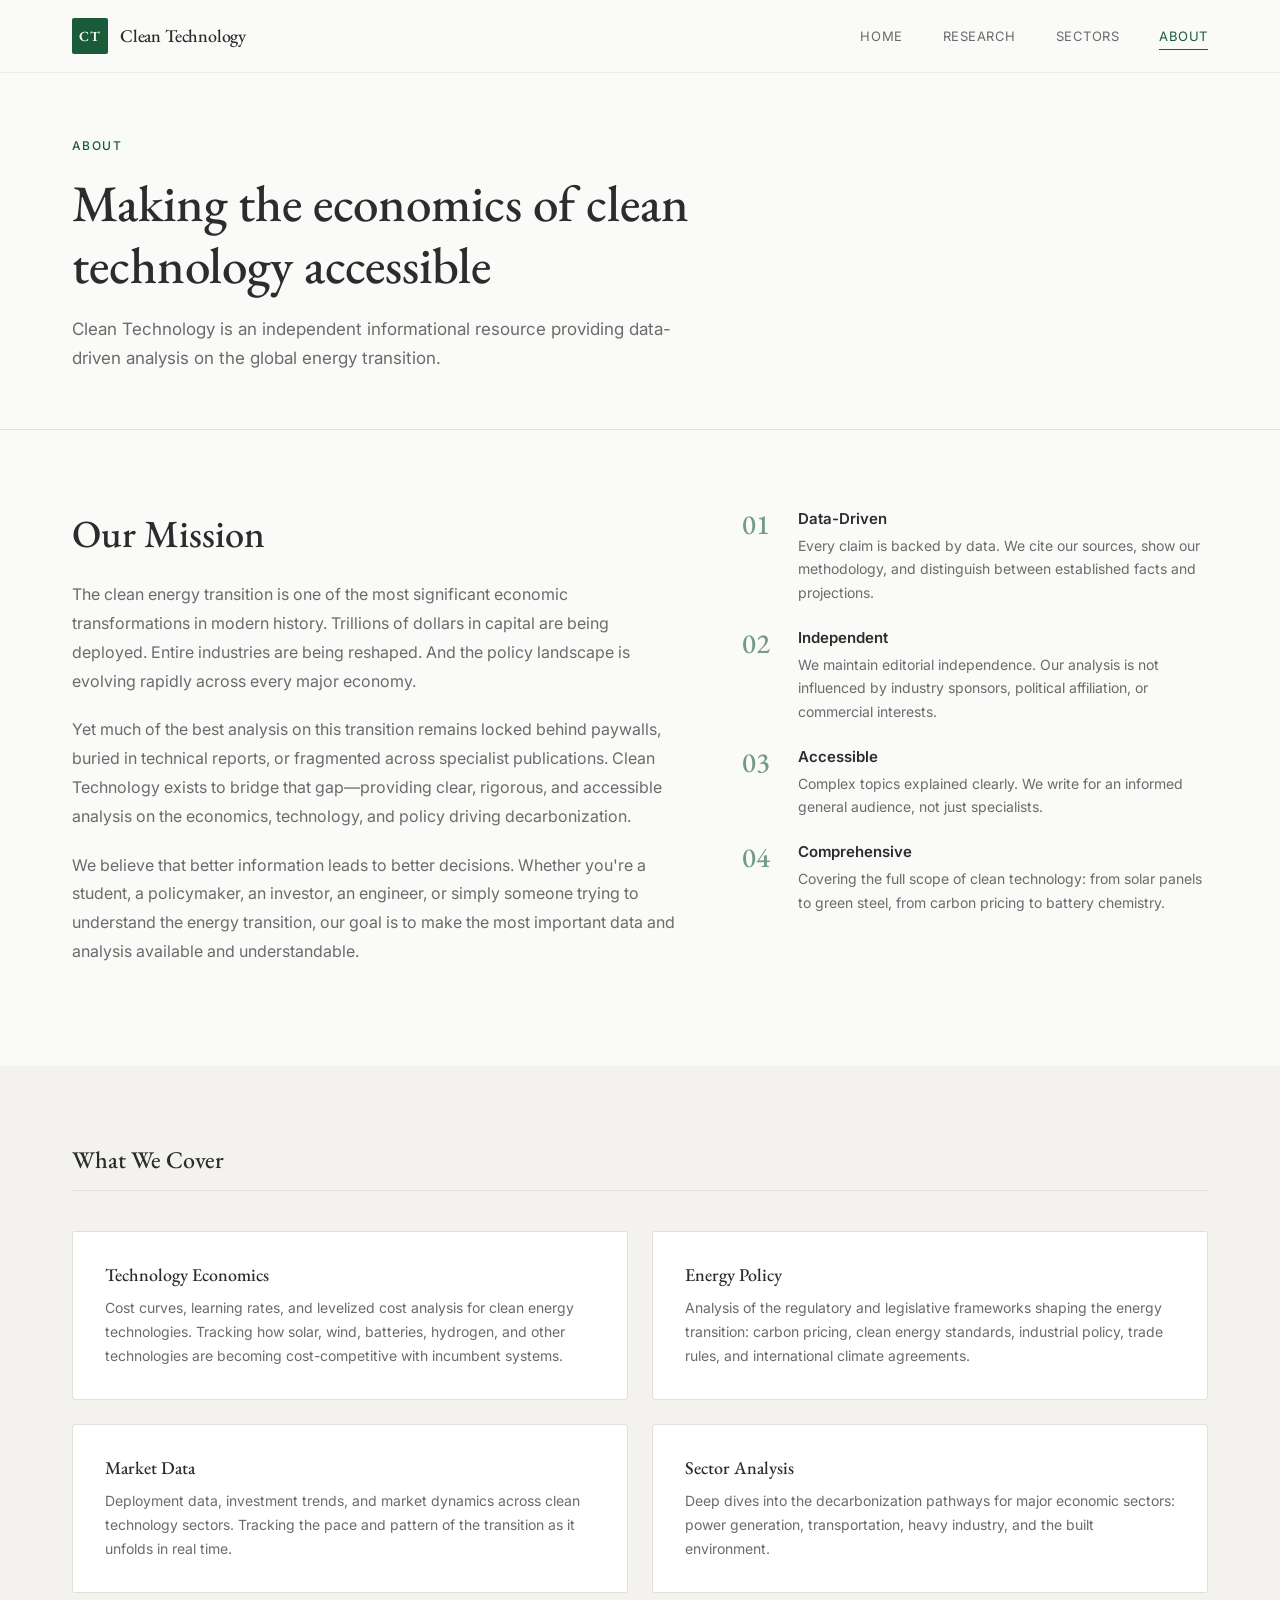
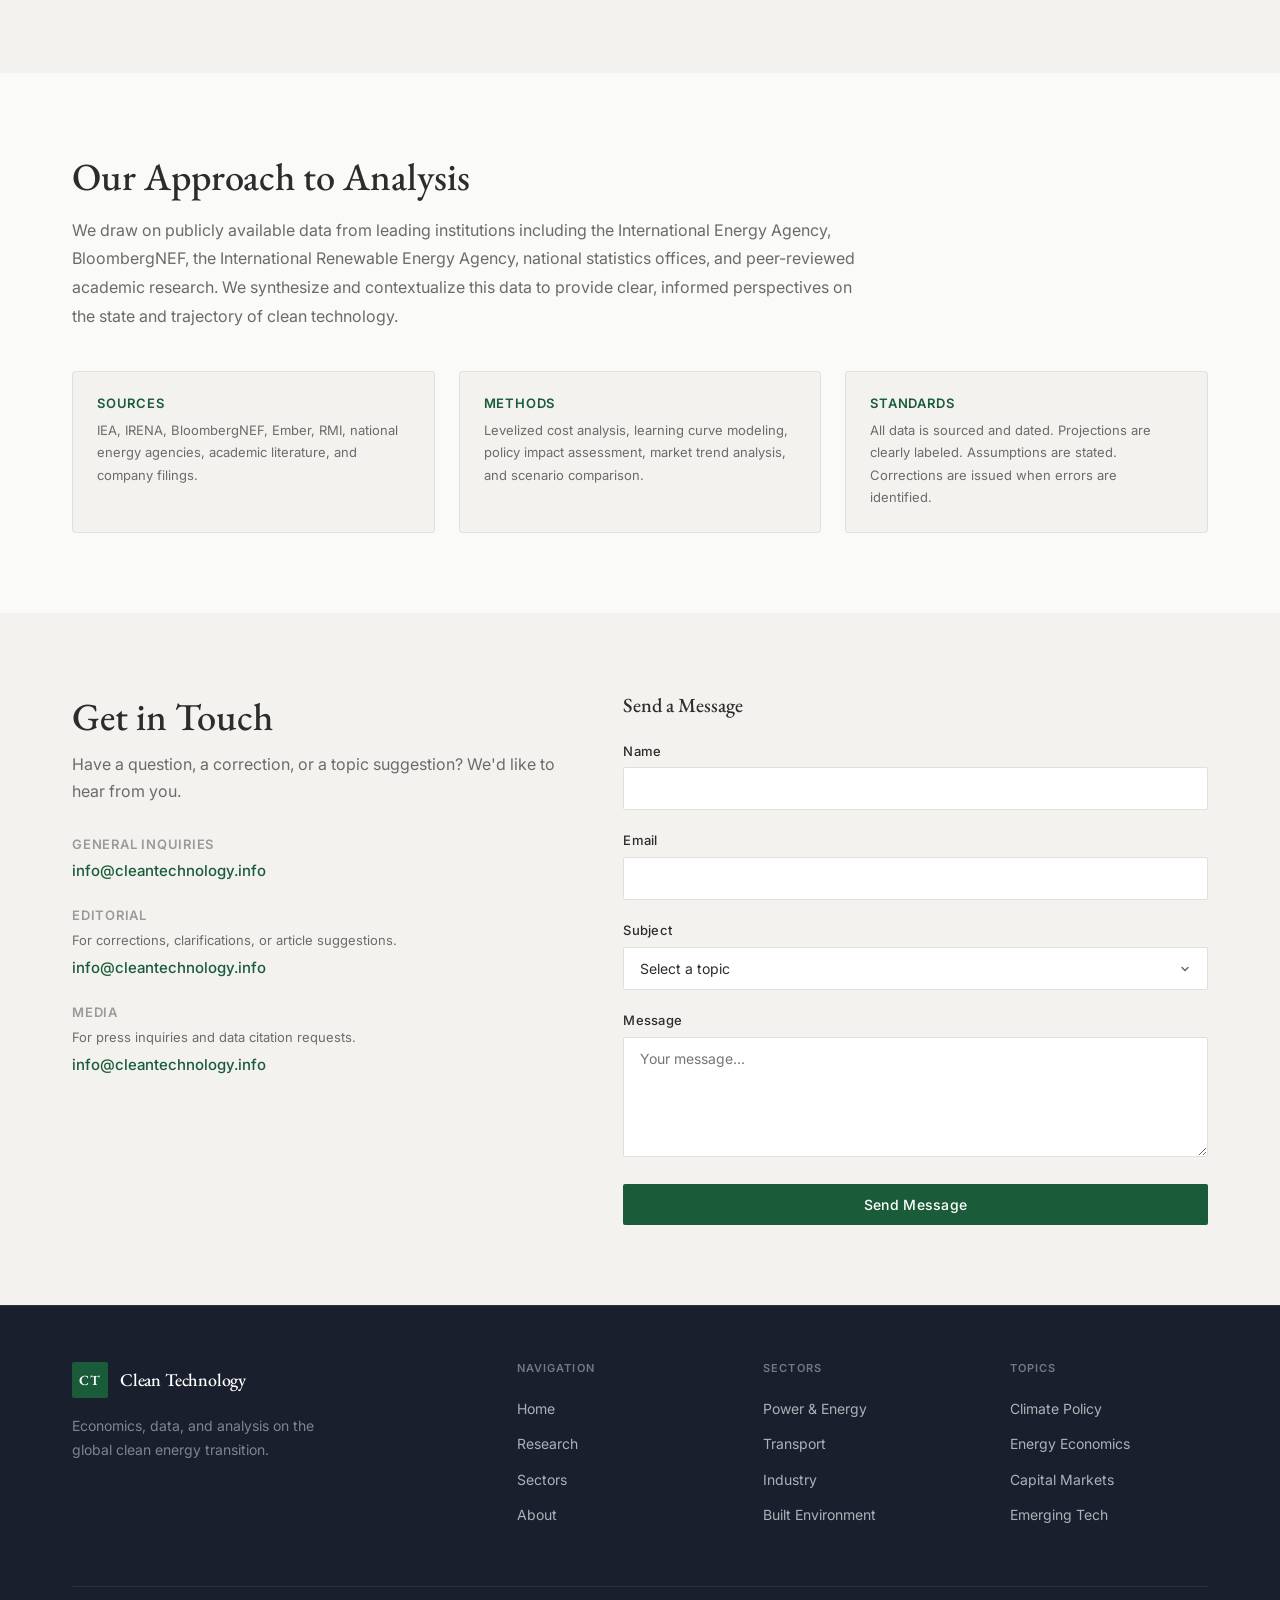
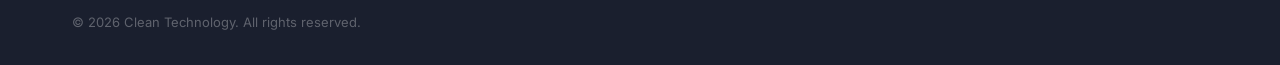
==== about.html @ b4ff2135 "Restructure as informational website Replace consulting/advisory site with informational resource: -" ====
<!DOCTYPE html>
<html lang="en">
<head>
    <meta charset="UTF-8">
    <meta name="viewport" content="width=device-width, initial-scale=1.0">
    <meta name="description" content="About Clean Technology — An independent informational resource on the economics and data of the clean energy transition.">
    <title>About | Clean Technology</title>
    <link rel="stylesheet" href="assets/css/style.css">
    <link rel="preconnect" href="https://fonts.googleapis.com">
    <link rel="preconnect" href="https://fonts.gstatic.com" crossorigin>
    <link href="https://fonts.googleapis.com/css2?family=EB+Garamond:ital,wght@0,400;0,500;0,600;0,700;1,400;1,500&family=Inter:wght@300;400;500;600&display=swap" rel="stylesheet">
    <link rel="icon" type="image/svg+xml" href="assets/images/favicon.svg">
</head>
<body>

    <header class="site-header">
        <nav class="nav-container">
            <a href="index.html" class="nav-logo">
                <span class="logo-mark">CT</span>
                <span class="logo-text">Clean Technology</span>
            </a>
            <button class="nav-toggle" aria-label="Toggle navigation">
                <span></span><span></span><span></span>
            </button>
            <ul class="nav-links">
                <li><a href="index.html">Home</a></li>
                <li><a href="research.html">Research</a></li>
                <li><a href="sectors.html">Sectors</a></li>
                <li><a href="about.html" class="active">About</a></li>
            </ul>
        </nav>
    </header>

    <section class="page-header">
        <div class="container">
            <p class="page-eyebrow">About</p>
            <h1>Making the economics of clean technology accessible</h1>
            <p class="page-subtitle">Clean Technology is an independent informational resource providing data-driven analysis on the global energy transition.</p>
        </div>
    </section>

    <!-- Mission -->
    <section class="about-mission">
        <div class="container">
            <div class="about-grid">
                <div class="about-text">
                    <h2>Our Mission</h2>
                    <p>The clean energy transition is one of the most significant economic transformations in modern history. Trillions of dollars in capital are being deployed. Entire industries are being reshaped. And the policy landscape is evolving rapidly across every major economy.</p>
                    <p>Yet much of the best analysis on this transition remains locked behind paywalls, buried in technical reports, or fragmented across specialist publications. Clean Technology exists to bridge that gap&mdash;providing clear, rigorous, and accessible analysis on the economics, technology, and policy driving decarbonization.</p>
                    <p>We believe that better information leads to better decisions. Whether you're a student, a policymaker, an investor, an engineer, or simply someone trying to understand the energy transition, our goal is to make the most important data and analysis available and understandable.</p>
                </div>
                <div class="about-values">
                    <div class="value-block">
                        <div class="value-number">01</div>
                        <div>
                            <h4>Data-Driven</h4>
                            <p>Every claim is backed by data. We cite our sources, show our methodology, and distinguish between established facts and projections.</p>
                        </div>
                    </div>
                    <div class="value-block">
                        <div class="value-number">02</div>
                        <div>
                            <h4>Independent</h4>
                            <p>We maintain editorial independence. Our analysis is not influenced by industry sponsors, political affiliation, or commercial interests.</p>
                        </div>
                    </div>
                    <div class="value-block">
                        <div class="value-number">03</div>
                        <div>
                            <h4>Accessible</h4>
                            <p>Complex topics explained clearly. We write for an informed general audience, not just specialists.</p>
                        </div>
                    </div>
                    <div class="value-block">
                        <div class="value-number">04</div>
                        <div>
                            <h4>Comprehensive</h4>
                            <p>Covering the full scope of clean technology: from solar panels to green steel, from carbon pricing to battery chemistry.</p>
                        </div>
                    </div>
                </div>
            </div>
        </div>
    </section>

    <!-- What We Cover -->
    <section class="about-coverage">
        <div class="container">
            <div class="section-header">
                <h2>What We Cover</h2>
            </div>
            <div class="coverage-grid">
                <div class="coverage-item">
                    <h3>Technology Economics</h3>
                    <p>Cost curves, learning rates, and levelized cost analysis for clean energy technologies. Tracking how solar, wind, batteries, hydrogen, and other technologies are becoming cost-competitive with incumbent systems.</p>
                </div>
                <div class="coverage-item">
                    <h3>Energy Policy</h3>
                    <p>Analysis of the regulatory and legislative frameworks shaping the energy transition: carbon pricing, clean energy standards, industrial policy, trade rules, and international climate agreements.</p>
                </div>
                <div class="coverage-item">
                    <h3>Market Data</h3>
                    <p>Deployment data, investment trends, and market dynamics across clean technology sectors. Tracking the pace and pattern of the transition as it unfolds in real time.</p>
                </div>
                <div class="coverage-item">
                    <h3>Sector Analysis</h3>
                    <p>Deep dives into the decarbonization pathways for major economic sectors: power generation, transportation, heavy industry, and the built environment.</p>
                </div>
            </div>
        </div>
    </section>

    <!-- Methodology -->
    <section class="about-methodology">
        <div class="container">
            <div class="methodology-content">
                <h2>Our Approach to Analysis</h2>
                <p>We draw on publicly available data from leading institutions including the International Energy Agency, BloombergNEF, the International Renewable Energy Agency, national statistics offices, and peer-reviewed academic research. We synthesize and contextualize this data to provide clear, informed perspectives on the state and trajectory of clean technology.</p>
                <div class="methodology-grid">
                    <div class="methodology-item">
                        <h4>Sources</h4>
                        <p>IEA, IRENA, BloombergNEF, Ember, RMI, national energy agencies, academic literature, and company filings.</p>
                    </div>
                    <div class="methodology-item">
                        <h4>Methods</h4>
                        <p>Levelized cost analysis, learning curve modeling, policy impact assessment, market trend analysis, and scenario comparison.</p>
                    </div>
                    <div class="methodology-item">
                        <h4>Standards</h4>
                        <p>All data is sourced and dated. Projections are clearly labeled. Assumptions are stated. Corrections are issued when errors are identified.</p>
                    </div>
                </div>
            </div>
        </div>
    </section>

    <!-- Contact -->
    <section class="about-contact">
        <div class="container">
            <div class="contact-simple-grid">
                <div class="contact-simple-text">
                    <h2>Get in Touch</h2>
                    <p>Have a question, a correction, or a topic suggestion? We'd like to hear from you.</p>
                    <div class="contact-details">
                        <div class="contact-detail">
                            <h4>General Inquiries</h4>
                            <a href="mailto:info@cleantechnology.info">info@cleantechnology.info</a>
                        </div>
                        <div class="contact-detail">
                            <h4>Editorial</h4>
                            <p>For corrections, clarifications, or article suggestions.</p>
                            <a href="mailto:info@cleantechnology.info">info@cleantechnology.info</a>
                        </div>
                        <div class="contact-detail">
                            <h4>Media</h4>
                            <p>For press inquiries and data citation requests.</p>
                            <a href="mailto:info@cleantechnology.info">info@cleantechnology.info</a>
                        </div>
                    </div>
                </div>
                <div class="contact-form-wrapper">
                    <h3>Send a Message</h3>
                    <form class="contact-form" onsubmit="event.preventDefault(); document.querySelector('.form-success').style.display='flex'; this.style.display='none';">
                        <div class="form-group">
                            <label for="name">Name</label>
                            <input type="text" id="name" name="name" required>
                        </div>
                        <div class="form-group">
                            <label for="email">Email</label>
                            <input type="email" id="email" name="email" required>
                        </div>
                        <div class="form-group">
                            <label for="subject">Subject</label>
                            <select id="subject" name="subject">
                                <option value="" disabled selected>Select a topic</option>
                                <option value="general">General Inquiry</option>
                                <option value="correction">Correction or Clarification</option>
                                <option value="suggestion">Topic Suggestion</option>
                                <option value="media">Media / Press</option>
                                <option value="other">Other</option>
                            </select>
                        </div>
                        <div class="form-group">
                            <label for="message">Message</label>
                            <textarea id="message" name="message" rows="5" placeholder="Your message..."></textarea>
                        </div>
                        <button type="submit" class="btn btn-primary btn-full">Send Message</button>
                    </form>
                    <div class="form-success" style="display:none;">
                        <svg viewBox="0 0 24 24" fill="none" stroke="currentColor" stroke-width="1.5" width="48" height="48">
                            <path d="M22 11.08V12a10 10 0 1 1-5.93-9.14" stroke-linecap="round" stroke-linejoin="round"/>
                            <polyline points="22 4 12 14.01 9 11.01" stroke-linecap="round" stroke-linejoin="round"/>
                        </svg>
                        <h3>Message sent</h3>
                        <p>Thank you for reaching out. We'll get back to you soon.</p>
                    </div>
                </div>
            </div>
        </div>
    </section>

    <footer class="site-footer">
        <div class="container">
            <div class="footer-grid">
                <div class="footer-brand">
                    <a href="index.html" class="nav-logo">
                        <span class="logo-mark">CT</span>
                        <span class="logo-text">Clean Technology</span>
                    </a>
                    <p>Economics, data, and analysis on the global clean energy transition.</p>
                </div>
                <div class="footer-links">
                    <h4>Navigation</h4>
                    <ul>
                        <li><a href="index.html">Home</a></li>
                        <li><a href="research.html">Research</a></li>
                        <li><a href="sectors.html">Sectors</a></li>
                        <li><a href="about.html">About</a></li>
                    </ul>
                </div>
                <div class="footer-links">
                    <h4>Sectors</h4>
                    <ul>
                        <li><a href="sectors.html#energy">Power & Energy</a></li>
                        <li><a href="sectors.html#transport">Transport</a></li>
                        <li><a href="sectors.html#industry">Industry</a></li>
                        <li><a href="sectors.html#built">Built Environment</a></li>
                    </ul>
                </div>
                <div class="footer-links">
                    <h4>Topics</h4>
                    <ul>
                        <li><a href="research.html">Climate Policy</a></li>
                        <li><a href="research.html">Energy Economics</a></li>
                        <li><a href="research.html">Capital Markets</a></li>
                        <li><a href="research.html">Emerging Tech</a></li>
                    </ul>
                </div>
            </div>
            <div class="footer-bottom">
                <p>&copy; 2026 Clean Technology. All rights reserved.</p>
            </div>
        </div>
    </footer>

    <script src="assets/js/main.js"></script>
</body>
</html>
---- assets/css/style.css ----
/* ============================================
   Clean Technology — Style System
   Informational / Economist Aesthetic
   ============================================ */

/* --- Reset & Base --- */
*, *::before, *::after {
    margin: 0;
    padding: 0;
    box-sizing: border-box;
}

:root {
    --color-primary: #1a5c3a;
    --color-primary-light: #2a7a50;
    --color-primary-dark: #0f3d26;
    --color-bg: #fafaf8;
    --color-bg-alt: #f3f2ee;
    --color-bg-dark: #1a1f2e;
    --color-text: #2c2c2c;
    --color-text-light: #6b6b6b;
    --color-text-muted: #9a9a9a;
    --color-border: #e2e0da;
    --color-border-light: #eeedea;
    --color-white: #ffffff;
    --color-accent: #c4a35a;

    --font-serif: 'EB Garamond', 'Georgia', 'Times New Roman', serif;
    --font-sans: 'Inter', -apple-system, BlinkMacSystemFont, 'Segoe UI', sans-serif;

    --container-max: 1200px;
    --container-narrow: 800px;
    --header-height: 72px;
}

html {
    font-size: 16px;
    scroll-behavior: smooth;
    -webkit-font-smoothing: antialiased;
    -moz-osx-font-smoothing: grayscale;
}

body {
    font-family: var(--font-sans);
    color: var(--color-text);
    background-color: var(--color-bg);
    line-height: 1.6;
}

.container {
    max-width: var(--container-max);
    margin: 0 auto;
    padding: 0 2rem;
}

a {
    color: inherit;
    text-decoration: none;
}

ul { list-style: none; }

img { max-width: 100%; display: block; }

h1, h2, h3, h4 {
    font-family: var(--font-serif);
    font-weight: 500;
    line-height: 1.2;
    color: var(--color-text);
}

h1 { font-size: clamp(2rem, 4vw, 3.2rem); }
h2 { font-size: clamp(1.6rem, 3vw, 2.4rem); }
h3 { font-size: clamp(1.2rem, 2vw, 1.5rem); }

p {
    color: var(--color-text-light);
    line-height: 1.7;
}

/* --- Buttons --- */
.btn {
    display: inline-flex;
    align-items: center;
    padding: 0.75rem 1.75rem;
    font-family: var(--font-sans);
    font-size: 0.875rem;
    font-weight: 500;
    letter-spacing: 0.02em;
    border: none;
    border-radius: 2px;
    cursor: pointer;
    transition: all 0.25s ease;
    text-decoration: none;
}

.btn-primary {
    background-color: var(--color-primary);
    color: var(--color-white);
}

.btn-primary:hover {
    background-color: var(--color-primary-dark);
    transform: translateY(-1px);
}

.btn-secondary {
    background-color: transparent;
    color: var(--color-primary);
    border: 1px solid var(--color-primary);
}

.btn-secondary:hover {
    background-color: var(--color-primary);
    color: var(--color-white);
}

.btn-full {
    width: 100%;
    justify-content: center;
}

/* ============================================
   HEADER & NAVIGATION
   ============================================ */
.site-header {
    position: fixed;
    top: 0;
    left: 0;
    right: 0;
    z-index: 1000;
    background: rgba(250, 250, 248, 0.92);
    backdrop-filter: blur(12px);
    -webkit-backdrop-filter: blur(12px);
    border-bottom: 1px solid var(--color-border-light);
    transition: box-shadow 0.3s ease;
}

.site-header.scrolled {
    box-shadow: 0 1px 12px rgba(0, 0, 0, 0.06);
}

.nav-container {
    max-width: var(--container-max);
    margin: 0 auto;
    padding: 0 2rem;
    display: flex;
    align-items: center;
    justify-content: space-between;
    height: var(--header-height);
}

.nav-logo {
    display: flex;
    align-items: center;
    gap: 0.75rem;
    text-decoration: none;
}

.logo-mark {
    display: flex;
    align-items: center;
    justify-content: center;
    width: 36px;
    height: 36px;
    background: var(--color-primary);
    color: var(--color-white);
    font-family: var(--font-serif);
    font-size: 0.875rem;
    font-weight: 600;
    letter-spacing: 0.05em;
    border-radius: 2px;
}

.logo-text {
    font-family: var(--font-serif);
    font-size: 1.125rem;
    font-weight: 500;
    color: var(--color-text);
    letter-spacing: -0.01em;
}

.nav-links {
    display: flex;
    gap: 2.5rem;
    align-items: center;
}

.nav-links a {
    font-family: var(--font-sans);
    font-size: 0.8125rem;
    font-weight: 400;
    color: var(--color-text-light);
    letter-spacing: 0.04em;
    text-transform: uppercase;
    padding: 0.25rem 0;
    position: relative;
    transition: color 0.2s ease;
}

.nav-links a::after {
    content: '';
    position: absolute;
    bottom: -2px;
    left: 0;
    width: 0;
    height: 1.5px;
    background: var(--color-primary);
    transition: width 0.3s ease;
}

.nav-links a:hover,
.nav-links a.active {
    color: var(--color-primary);
}

.nav-links a.active::after,
.nav-links a:hover::after {
    width: 100%;
}

.nav-toggle {
    display: none;
    flex-direction: column;
    gap: 5px;
    background: none;
    border: none;
    cursor: pointer;
    padding: 4px;
}

.nav-toggle span {
    display: block;
    width: 22px;
    height: 1.5px;
    background: var(--color-text);
    transition: all 0.3s ease;
}

.nav-toggle.active span:nth-child(1) {
    transform: rotate(45deg) translate(5px, 5px);
}

.nav-toggle.active span:nth-child(2) {
    opacity: 0;
}

.nav-toggle.active span:nth-child(3) {
    transform: rotate(-45deg) translate(5px, -5px);
}

/* ============================================
   HERO
   ============================================ */
.hero {
    padding-top: calc(var(--header-height) + 5rem);
    padding-bottom: 5rem;
    display: grid;
    grid-template-columns: 1fr 1fr;
    gap: 4rem;
    max-width: var(--container-max);
    margin: 0 auto;
    padding-left: 2rem;
    padding-right: 2rem;
    align-items: center;
}

.hero-eyebrow {
    font-family: var(--font-sans);
    font-size: 0.75rem;
    font-weight: 500;
    text-transform: uppercase;
    letter-spacing: 0.12em;
    color: var(--color-primary);
    margin-bottom: 1.25rem;
}

.hero h1 {
    margin-bottom: 1.5rem;
    letter-spacing: -0.02em;
}

.hero-subtitle {
    font-size: 1.0625rem;
    line-height: 1.7;
    color: var(--color-text-light);
    margin-bottom: 2.5rem;
    max-width: 520px;
}

.hero-actions {
    display: flex;
    gap: 1rem;
}

.hero-visual {
    display: flex;
    justify-content: center;
    align-items: center;
}

.data-graphic {
    width: 100%;
    max-width: 500px;
    background: var(--color-white);
    border: 1px solid var(--color-border);
    border-radius: 4px;
    padding: 1.5rem;
    box-shadow: 0 2px 20px rgba(0, 0, 0, 0.04);
}

.hero-chart {
    width: 100%;
    height: auto;
}

.chart-label {
    font-family: var(--font-sans);
    font-size: 9px;
    fill: var(--color-text-muted);
}

.chart-title {
    font-family: var(--font-serif);
    font-size: 12px;
    fill: var(--color-text);
    font-weight: 500;
}

/* ============================================
   METRICS
   ============================================ */
.metrics {
    background: var(--color-white);
    border-top: 1px solid var(--color-border);
    border-bottom: 1px solid var(--color-border);
    padding: 3.5rem 0;
}

.metrics-grid {
    display: grid;
    grid-template-columns: repeat(4, 1fr);
    gap: 2rem;
}

.metric-card {
    text-align: center;
    padding: 1rem;
}

.metric-value {
    font-family: var(--font-serif);
    font-size: 3rem;
    font-weight: 500;
    color: var(--color-primary);
    line-height: 1;
}

.metric-unit {
    font-family: var(--font-serif);
    font-size: 1.5rem;
    color: var(--color-primary);
    margin-left: 0.15rem;
}

.metric-label {
    font-size: 0.8125rem;
    color: var(--color-text-muted);
    margin-top: 0.5rem;
    line-height: 1.4;
}

/* ============================================
   OVERVIEW SECTION (Home)
   ============================================ */
.overview-section {
    padding: 5rem 0;
    background: var(--color-bg-alt);
    border-bottom: 1px solid var(--color-border);
}

.overview-grid {
    display: grid;
    grid-template-columns: 1.5fr 1fr;
    gap: 4rem;
    align-items: start;
}

.overview-text h2 {
    margin-bottom: 1.5rem;
}

.overview-text p {
    margin-bottom: 1.25rem;
    font-size: 1rem;
    line-height: 1.8;
}

.sidebar-card {
    background: var(--color-white);
    border: 1px solid var(--color-border);
    border-radius: 3px;
    padding: 1.75rem;
}

.sidebar-card h4 {
    font-family: var(--font-sans);
    font-size: 0.6875rem;
    font-weight: 600;
    text-transform: uppercase;
    letter-spacing: 0.08em;
    color: var(--color-text-muted);
    margin-bottom: 1rem;
    padding-bottom: 0.75rem;
    border-bottom: 1px solid var(--color-border-light);
}

.trend-list li {
    display: flex;
    align-items: start;
    gap: 0.75rem;
    font-size: 0.8125rem;
    color: var(--color-text-light);
    padding: 0.5rem 0;
    border-bottom: 1px solid var(--color-border-light);
    line-height: 1.4;
}

.trend-list li:last-child {
    border-bottom: none;
}

.trend-indicator {
    display: inline-block;
    min-width: 8px;
    height: 8px;
    margin-top: 4px;
    border-radius: 1px;
}

.trend-up {
    width: 0;
    height: 0;
    border-left: 5px solid transparent;
    border-right: 5px solid transparent;
    border-bottom: 8px solid var(--color-primary);
    border-radius: 0;
    margin-top: 5px;
}

.trend-neutral {
    width: 10px;
    height: 2px;
    background: var(--color-accent);
    margin-top: 8px;
}

/* ============================================
   INSIGHTS / ARTICLES
   ============================================ */
.insights {
    padding: 5rem 0;
}

.section-header {
    display: flex;
    justify-content: space-between;
    align-items: baseline;
    margin-bottom: 2.5rem;
    padding-bottom: 1rem;
    border-bottom: 1px solid var(--color-border);
}

.section-header h2 {
    font-size: 1.5rem;
}

.section-link {
    font-size: 0.8125rem;
    font-weight: 500;
    color: var(--color-primary);
    letter-spacing: 0.02em;
    transition: opacity 0.2s;
}

.section-link:hover {
    opacity: 0.7;
}

.insights-grid {
    display: grid;
    grid-template-columns: 1fr 1fr;
    gap: 1.5rem;
}

.insight-card {
    background: var(--color-white);
    border: 1px solid var(--color-border);
    border-radius: 3px;
    padding: 2rem;
    transition: border-color 0.3s ease, box-shadow 0.3s ease;
    cursor: pointer;
}

.insight-card:hover {
    border-color: var(--color-primary);
    box-shadow: 0 4px 20px rgba(26, 92, 58, 0.06);
}

.insight-featured {
    grid-column: 1 / -1;
}

.insight-tag {
    display: inline-block;
    font-size: 0.6875rem;
    font-weight: 600;
    text-transform: uppercase;
    letter-spacing: 0.08em;
    color: var(--color-primary);
    background: rgba(26, 92, 58, 0.08);
    padding: 0.25rem 0.625rem;
    border-radius: 2px;
    margin-bottom: 1rem;
}

.insight-card h3 {
    font-size: 1.25rem;
    margin-bottom: 0.75rem;
    line-height: 1.35;
}

.insight-card p {
    font-size: 0.9375rem;
    margin-bottom: 1rem;
}

.insight-meta {
    font-size: 0.8125rem;
    color: var(--color-text-muted);
}

.meta-divider {
    margin: 0 0.5rem;
}

/* ============================================
   SECTOR PREVIEW (Home) & EXPERTISE CARDS
   ============================================ */
.sector-preview {
    padding: 5rem 0;
    background: var(--color-bg-alt);
}

.expertise-grid {
    display: grid;
    grid-template-columns: repeat(4, 1fr);
    gap: 1.5rem;
}

.expertise-card {
    display: block;
    background: var(--color-white);
    border: 1px solid var(--color-border);
    border-radius: 3px;
    padding: 2rem;
    transition: transform 0.3s ease, box-shadow 0.3s ease, border-color 0.3s ease;
    text-decoration: none;
}

.expertise-card:hover {
    transform: translateY(-3px);
    box-shadow: 0 8px 30px rgba(0, 0, 0, 0.06);
    border-color: var(--color-primary);
}

.expertise-icon {
    width: 40px;
    height: 40px;
    color: var(--color-primary);
    margin-bottom: 1.25rem;
}

.expertise-icon svg {
    width: 100%;
    height: 100%;
}

.expertise-card h3 {
    font-size: 1.125rem;
    margin-bottom: 0.75rem;
}

.expertise-card p {
    font-size: 0.875rem;
    line-height: 1.6;
}

/* ============================================
   DATA SNAPSHOT (Home)
   ============================================ */
.data-snapshot {
    padding: 5rem 0;
}

.snapshot-grid {
    display: grid;
    grid-template-columns: 1fr 1fr;
    gap: 2rem;
}

.snapshot-card {
    background: var(--color-white);
    border: 1px solid var(--color-border);
    border-radius: 3px;
    padding: 2rem;
}

.snapshot-card h4 {
    font-family: var(--font-sans);
    font-size: 0.8125rem;
    font-weight: 600;
    color: var(--color-text);
    margin-bottom: 1.5rem;
    padding-bottom: 0.75rem;
    border-bottom: 1px solid var(--color-border-light);
}

.bar-chart {
    display: flex;
    flex-direction: column;
    gap: 0.75rem;
}

.bar-row {
    display: grid;
    grid-template-columns: 110px 1fr;
    gap: 1rem;
    align-items: center;
}

.bar-label {
    font-size: 0.8125rem;
    color: var(--color-text-light);
    text-align: right;
}

.bar-track {
    background: var(--color-bg-alt);
    border-radius: 2px;
    height: 22px;
    position: relative;
}

.bar-fill {
    height: 100%;
    background: var(--color-primary);
    border-radius: 2px;
    position: relative;
    transition: width 1s ease;
}

.bar-fill-muted {
    background: var(--color-text-muted);
    opacity: 0.4;
}

.bar-fill::after {
    content: attr(data-value);
    position: absolute;
    right: -4px;
    top: 50%;
    transform: translate(100%, -50%);
    font-family: var(--font-sans);
    font-size: 0.6875rem;
    font-weight: 600;
    color: var(--color-text);
    padding-left: 6px;
    white-space: nowrap;
}

/* ============================================
   NEWSLETTER
   ============================================ */
.newsletter {
    padding: 4rem 0;
    background: var(--color-bg-alt);
    border-top: 1px solid var(--color-border);
}

.newsletter-content {
    text-align: center;
    max-width: 480px;
    margin: 0 auto;
}

.newsletter-content h2 {
    font-size: 1.5rem;
    margin-bottom: 0.75rem;
}

.newsletter-content p {
    font-size: 0.9375rem;
    margin-bottom: 1.5rem;
}

.newsletter-form {
    display: flex;
    gap: 0.5rem;
}

.newsletter-form input[type="email"] {
    flex: 1;
    padding: 0.75rem 1rem;
    border: 1px solid var(--color-border);
    border-radius: 2px;
    font-family: var(--font-sans);
    font-size: 0.875rem;
    background: var(--color-white);
    outline: none;
    transition: border-color 0.2s;
}

.newsletter-form input[type="email"]:focus {
    border-color: var(--color-primary);
}

/* ============================================
   FOOTER
   ============================================ */
.site-footer {
    background: var(--color-bg-dark);
    border-top: 1px solid rgba(255, 255, 255, 0.08);
    padding: 3.5rem 0 2rem;
}

.footer-grid {
    display: grid;
    grid-template-columns: 2fr 1fr 1fr 1fr;
    gap: 3rem;
}

.footer-brand .nav-logo {
    margin-bottom: 1rem;
}

.footer-brand .logo-text {
    color: var(--color-white);
}

.footer-brand p {
    color: rgba(255, 255, 255, 0.45);
    font-size: 0.875rem;
    max-width: 280px;
}

.footer-links h4 {
    font-family: var(--font-sans);
    font-size: 0.6875rem;
    font-weight: 600;
    text-transform: uppercase;
    letter-spacing: 0.1em;
    color: rgba(255, 255, 255, 0.4);
    margin-bottom: 1.25rem;
}

.footer-links ul li {
    margin-bottom: 0.625rem;
}

.footer-links a {
    font-size: 0.875rem;
    color: rgba(255, 255, 255, 0.65);
    transition: color 0.2s;
}

.footer-links a:hover {
    color: var(--color-white);
}

.footer-bottom {
    margin-top: 3rem;
    padding-top: 1.5rem;
    border-top: 1px solid rgba(255, 255, 255, 0.08);
}

.footer-bottom p {
    font-size: 0.8125rem;
    color: rgba(255, 255, 255, 0.3);
}

/* ============================================
   PAGE HEADER (inner pages)
   ============================================ */
.page-header {
    padding-top: calc(var(--header-height) + 4rem);
    padding-bottom: 3.5rem;
    border-bottom: 1px solid var(--color-border);
}

.page-eyebrow {
    font-family: var(--font-sans);
    font-size: 0.75rem;
    font-weight: 500;
    text-transform: uppercase;
    letter-spacing: 0.12em;
    color: var(--color-primary);
    margin-bottom: 1rem;
}

.page-header h1 {
    max-width: 700px;
    margin-bottom: 1.25rem;
}

.page-subtitle {
    font-size: 1.0625rem;
    color: var(--color-text-light);
    max-width: 620px;
    line-height: 1.7;
}

/* ============================================
   RESEARCH PAGE
   ============================================ */
.filter-bar {
    padding: 1.5rem 0;
    border-bottom: 1px solid var(--color-border);
    background: var(--color-white);
    position: sticky;
    top: var(--header-height);
    z-index: 100;
}

.filter-tabs {
    display: flex;
    gap: 0.25rem;
}

.filter-tab {
    background: none;
    border: 1px solid transparent;
    padding: 0.5rem 1.25rem;
    font-family: var(--font-sans);
    font-size: 0.8125rem;
    font-weight: 400;
    color: var(--color-text-light);
    cursor: pointer;
    border-radius: 2px;
    transition: all 0.2s ease;
}

.filter-tab:hover {
    color: var(--color-text);
    background: var(--color-bg-alt);
}

.filter-tab.active {
    color: var(--color-primary);
    border-color: var(--color-primary);
    background: rgba(26, 92, 58, 0.04);
    font-weight: 500;
}

.research-list {
    padding: 3rem 0 5rem;
}

.research-featured {
    display: grid;
    grid-template-columns: 1.4fr 1fr;
    gap: 3rem;
    background: var(--color-white);
    border: 1px solid var(--color-border);
    border-radius: 3px;
    padding: 2.5rem;
    margin-bottom: 2rem;
    align-items: center;
}

.research-item-meta {
    display: flex;
    align-items: center;
    gap: 1rem;
    margin-bottom: 1rem;
    font-size: 0.8125rem;
    color: var(--color-text-muted);
}

.research-featured h2 {
    font-size: 1.5rem;
    margin-bottom: 1rem;
    line-height: 1.3;
}

.research-featured p {
    font-size: 0.9375rem;
    margin-bottom: 1.25rem;
}

.research-key-points {
    background: var(--color-bg-alt);
    border-radius: 3px;
    padding: 1.25rem;
    margin-bottom: 1rem;
}

.research-key-points h4 {
    font-family: var(--font-sans);
    font-size: 0.6875rem;
    font-weight: 600;
    text-transform: uppercase;
    letter-spacing: 0.08em;
    color: var(--color-text-muted);
    margin-bottom: 0.75rem;
}

.research-key-points ul {
    list-style: none;
}

.research-key-points li {
    font-size: 0.8125rem;
    color: var(--color-text-light);
    padding: 0.35rem 0;
    padding-left: 1rem;
    position: relative;
}

.research-key-points li::before {
    content: '';
    position: absolute;
    left: 0;
    top: 0.7rem;
    width: 4px;
    height: 4px;
    background: var(--color-primary);
    border-radius: 50%;
}

.research-read-time {
    font-size: 0.8125rem;
    color: var(--color-text-muted);
}

.research-item-visual {
    display: flex;
    justify-content: center;
    align-items: center;
}

.research-chart {
    width: 100%;
    height: auto;
    max-width: 300px;
}

.research-grid {
    display: grid;
    grid-template-columns: repeat(2, 1fr);
    gap: 1.5rem;
}

.research-grid .research-item {
    background: var(--color-white);
    border: 1px solid var(--color-border);
    border-radius: 3px;
    padding: 2rem;
    transition: border-color 0.3s ease;
    cursor: pointer;
}

.research-grid .research-item:hover {
    border-color: var(--color-primary);
}

.research-grid .research-item h3 {
    font-size: 1.125rem;
    margin-bottom: 0.75rem;
    line-height: 1.35;
}

.research-grid .research-item p {
    font-size: 0.875rem;
    margin-bottom: 1rem;
}

.research-topics {
    display: flex;
    flex-wrap: wrap;
    gap: 0.375rem;
    margin-bottom: 1rem;
}

.topic {
    font-size: 0.6875rem;
    color: var(--color-text-muted);
    background: var(--color-bg-alt);
    padding: 0.2rem 0.6rem;
    border-radius: 2px;
    letter-spacing: 0.02em;
}

/* ============================================
   SECTORS PAGE
   ============================================ */
.sector-detail {
    padding: 5rem 0;
    border-bottom: 1px solid var(--color-border);
}

.sector-alt {
    background: var(--color-bg-alt);
}

.sector-header {
    display: flex;
    align-items: center;
    gap: 1.25rem;
    margin-bottom: 2.5rem;
}

.sector-icon {
    width: 44px;
    height: 44px;
    color: var(--color-primary);
    flex-shrink: 0;
}

.sector-icon svg {
    width: 100%;
    height: 100%;
}

.sector-header h2 {
    margin-bottom: 0.25rem;
}

.sector-tagline {
    font-size: 0.9375rem;
    color: var(--color-text-muted);
    font-style: italic;
    font-family: var(--font-serif);
}

.sector-content {
    display: grid;
    grid-template-columns: 1.6fr 1fr;
    gap: 3.5rem;
    align-items: start;
}

.sector-text p {
    font-size: 1rem;
    line-height: 1.8;
    margin-bottom: 1.25rem;
}

.sector-data-block {
    background: var(--color-white);
    border: 1px solid var(--color-border);
    border-radius: 3px;
    padding: 1.5rem;
    margin-top: 1.5rem;
}

.sector-alt .sector-data-block {
    background: var(--color-white);
}

.sector-data-block h4 {
    font-family: var(--font-sans);
    font-size: 0.6875rem;
    font-weight: 600;
    text-transform: uppercase;
    letter-spacing: 0.08em;
    color: var(--color-text-muted);
    margin-bottom: 1rem;
}

.data-points-grid {
    display: grid;
    grid-template-columns: repeat(2, 1fr);
    gap: 1rem;
}

.data-point {
    display: flex;
    flex-direction: column;
    gap: 0.2rem;
}

.data-point-value {
    font-family: var(--font-serif);
    font-size: 1.5rem;
    font-weight: 500;
    color: var(--color-primary);
    line-height: 1.2;
}

.data-point-label {
    font-size: 0.75rem;
    color: var(--color-text-muted);
    line-height: 1.3;
}

.sector-sidebar {
    display: flex;
    flex-direction: column;
    gap: 1.5rem;
}

.tech-list li {
    font-size: 0.8125rem;
    color: var(--color-text-light);
    padding: 0.4rem 0;
    padding-left: 1rem;
    position: relative;
    border-bottom: 1px solid var(--color-border-light);
}

.tech-list li:last-child {
    border-bottom: none;
}

.tech-list li::before {
    content: '';
    position: absolute;
    left: 0;
    top: 0.82rem;
    width: 5px;
    height: 1px;
    background: var(--color-primary);
}

.related-list li {
    padding: 0.4rem 0;
    border-bottom: 1px solid var(--color-border-light);
}

.related-list li:last-child {
    border-bottom: none;
}

.related-list a {
    font-size: 0.8125rem;
    color: var(--color-primary);
    font-weight: 500;
    transition: opacity 0.2s;
}

.related-list a:hover {
    opacity: 0.7;
}

/* Cross-cutting themes */
.cross-cutting {
    padding: 5rem 0;
}

.themes-grid {
    display: grid;
    grid-template-columns: repeat(3, 1fr);
    gap: 1.5rem;
}

.theme-card {
    background: var(--color-white);
    border: 1px solid var(--color-border);
    border-radius: 3px;
    padding: 2rem;
}

.theme-card h3 {
    font-size: 1.125rem;
    margin-bottom: 0.75rem;
}

.theme-card p {
    font-size: 0.875rem;
    margin-bottom: 1rem;
}

.theme-link {
    font-size: 0.8125rem;
    font-weight: 500;
    color: var(--color-primary);
    transition: opacity 0.2s;
}

.theme-link:hover {
    opacity: 0.7;
}

/* ============================================
   ABOUT PAGE
   ============================================ */
.about-mission {
    padding: 5rem 0;
}

.about-grid {
    display: grid;
    grid-template-columns: 1.3fr 1fr;
    gap: 4rem;
    align-items: start;
}

.about-text h2 {
    margin-bottom: 1.5rem;
}

.about-text p {
    margin-bottom: 1.25rem;
    font-size: 1rem;
    line-height: 1.8;
}

.about-values {
    display: flex;
    flex-direction: column;
    gap: 1.5rem;
}

.value-block {
    display: flex;
    gap: 1.5rem;
    align-items: start;
}

.value-number {
    font-family: var(--font-serif);
    font-size: 1.75rem;
    font-weight: 500;
    color: var(--color-primary);
    line-height: 1;
    min-width: 2rem;
    opacity: 0.6;
}

.value-block h4 {
    font-family: var(--font-sans);
    font-size: 0.9375rem;
    font-weight: 600;
    margin-bottom: 0.35rem;
}

.value-block p {
    font-size: 0.875rem;
}

/* Coverage */
.about-coverage {
    padding: 5rem 0;
    background: var(--color-bg-alt);
}

.coverage-grid {
    display: grid;
    grid-template-columns: repeat(2, 1fr);
    gap: 1.5rem;
}

.coverage-item {
    background: var(--color-white);
    border: 1px solid var(--color-border);
    border-radius: 3px;
    padding: 2rem;
}

.coverage-item h3 {
    font-size: 1.125rem;
    margin-bottom: 0.625rem;
}

.coverage-item p {
    font-size: 0.875rem;
}

/* Methodology */
.about-methodology {
    padding: 5rem 0;
}

.methodology-content h2 {
    margin-bottom: 1rem;
}

.methodology-content > p {
    font-size: 1rem;
    line-height: 1.8;
    margin-bottom: 2.5rem;
    max-width: 800px;
}

.methodology-grid {
    display: grid;
    grid-template-columns: repeat(3, 1fr);
    gap: 1.5rem;
}

.methodology-item {
    padding: 1.5rem;
    border: 1px solid var(--color-border);
    border-radius: 3px;
    background: var(--color-bg-alt);
}

.methodology-item h4 {
    font-family: var(--font-sans);
    font-size: 0.8125rem;
    font-weight: 600;
    text-transform: uppercase;
    letter-spacing: 0.06em;
    color: var(--color-primary);
    margin-bottom: 0.5rem;
}

.methodology-item p {
    font-size: 0.8125rem;
}

/* Contact section (About page) */
.about-contact {
    padding: 5rem 0;
    background: var(--color-bg-alt);
}

.contact-simple-grid {
    display: grid;
    grid-template-columns: 1fr 1.2fr;
    gap: 4rem;
}

.contact-simple-text h2 {
    margin-bottom: 0.75rem;
}

.contact-simple-text > p {
    margin-bottom: 2rem;
}

.contact-details {
    display: flex;
    flex-direction: column;
    gap: 1.5rem;
}

.contact-detail h4 {
    font-family: var(--font-sans);
    font-size: 0.8125rem;
    font-weight: 600;
    text-transform: uppercase;
    letter-spacing: 0.06em;
    color: var(--color-text-muted);
    margin-bottom: 0.35rem;
}

.contact-detail a {
    color: var(--color-primary);
    font-size: 0.9375rem;
    font-weight: 500;
}

.contact-detail p {
    font-size: 0.8125rem;
    margin-bottom: 0.25rem;
}

.contact-form-wrapper h2,
.contact-form-wrapper h3 {
    font-size: 1.25rem;
    margin-bottom: 1.5rem;
}

.form-group {
    margin-bottom: 1.25rem;
}

.form-group label {
    display: block;
    font-size: 0.8125rem;
    font-weight: 500;
    color: var(--color-text);
    margin-bottom: 0.375rem;
    letter-spacing: 0.02em;
}

.form-group input,
.form-group select,
.form-group textarea {
    width: 100%;
    padding: 0.75rem 1rem;
    border: 1px solid var(--color-border);
    border-radius: 2px;
    font-family: var(--font-sans);
    font-size: 0.875rem;
    color: var(--color-text);
    background: var(--color-white);
    outline: none;
    transition: border-color 0.2s ease;
}

.form-group input:focus,
.form-group select:focus,
.form-group textarea:focus {
    border-color: var(--color-primary);
}

.form-group textarea {
    resize: vertical;
    min-height: 120px;
}

.form-group select {
    cursor: pointer;
    appearance: none;
    background-image: url("data:image/svg+xml,%3Csvg xmlns='http://www.w3.org/2000/svg' width='12' height='12' viewBox='0 0 12 12'%3E%3Cpath d='M3 4.5L6 7.5L9 4.5' fill='none' stroke='%236b6b6b' stroke-width='1.5' stroke-linecap='round' stroke-linejoin='round'/%3E%3C/svg%3E");
    background-repeat: no-repeat;
    background-position: right 1rem center;
    padding-right: 2.5rem;
}

.form-success {
    display: flex;
    flex-direction: column;
    align-items: center;
    justify-content: center;
    text-align: center;
    min-height: 300px;
    color: var(--color-primary);
    gap: 1rem;
}

.form-success h3 {
    color: var(--color-primary);
}

.form-success p {
    max-width: 300px;
}

/* ============================================
   ANIMATIONS
   ============================================ */
.fade-in {
    opacity: 0;
    transform: translateY(16px);
    transition: opacity 0.6s ease, transform 0.6s ease;
}

.fade-in.visible {
    opacity: 1;
    transform: translateY(0);
}

/* ============================================
   RESPONSIVE
   ============================================ */
@media (max-width: 1024px) {
    .hero {
        grid-template-columns: 1fr;
        gap: 3rem;
        padding-top: calc(var(--header-height) + 3rem);
    }

    .hero-visual {
        order: -1;
    }

    .expertise-grid {
        grid-template-columns: repeat(2, 1fr);
    }

    .footer-grid {
        grid-template-columns: 1fr 1fr;
        gap: 2rem;
    }

    .overview-grid {
        grid-template-columns: 1fr;
        gap: 2.5rem;
    }

    .about-grid {
        grid-template-columns: 1fr;
        gap: 2.5rem;
    }

    .sector-content {
        grid-template-columns: 1fr;
        gap: 2.5rem;
    }

    .research-featured {
        grid-template-columns: 1fr;
    }

    .contact-simple-grid {
        grid-template-columns: 1fr;
        gap: 3rem;
    }

    .snapshot-grid {
        grid-template-columns: 1fr;
    }
}

@media (max-width: 768px) {
    .nav-toggle {
        display: flex;
    }

    .nav-links {
        position: fixed;
        top: var(--header-height);
        left: 0;
        right: 0;
        background: var(--color-bg);
        flex-direction: column;
        padding: 2rem;
        gap: 1.5rem;
        border-bottom: 1px solid var(--color-border);
        transform: translateY(-100%);
        opacity: 0;
        pointer-events: none;
        transition: all 0.3s ease;
    }

    .nav-links.open {
        transform: translateY(0);
        opacity: 1;
        pointer-events: auto;
    }

    .hero {
        padding-top: calc(var(--header-height) + 2.5rem);
        padding-bottom: 3rem;
    }

    .metrics-grid {
        grid-template-columns: repeat(2, 1fr);
    }

    .insights-grid {
        grid-template-columns: 1fr;
    }

    .expertise-grid {
        grid-template-columns: 1fr;
    }

    .research-grid {
        grid-template-columns: 1fr;
    }

    .themes-grid {
        grid-template-columns: 1fr;
    }

    .coverage-grid {
        grid-template-columns: 1fr;
    }

    .methodology-grid {
        grid-template-columns: 1fr;
    }

    .data-points-grid {
        grid-template-columns: 1fr 1fr;
    }

    .footer-grid {
        grid-template-columns: 1fr;
    }

    .hero-actions {
        flex-direction: column;
    }

    .newsletter-form {
        flex-direction: column;
    }

    .filter-tabs {
        overflow-x: auto;
        -webkit-overflow-scrolling: touch;
        scrollbar-width: none;
    }

    .filter-tabs::-webkit-scrollbar {
        display: none;
    }

    .section-header {
        flex-direction: column;
        gap: 0.5rem;
    }

    .bar-row {
        grid-template-columns: 90px 1fr;
    }
}

@media (max-width: 480px) {
    .container {
        padding: 0 1.25rem;
    }

    .metric-value {
        font-size: 2.25rem;
    }

    .metrics-grid {
        grid-template-columns: 1fr 1fr;
        gap: 1rem;
    }

    .data-points-grid {
        grid-template-columns: 1fr;
    }

    .bar-row {
        grid-template-columns: 80px 1fr;
        gap: 0.5rem;
    }

    .bar-label {
        font-size: 0.75rem;
    }
}
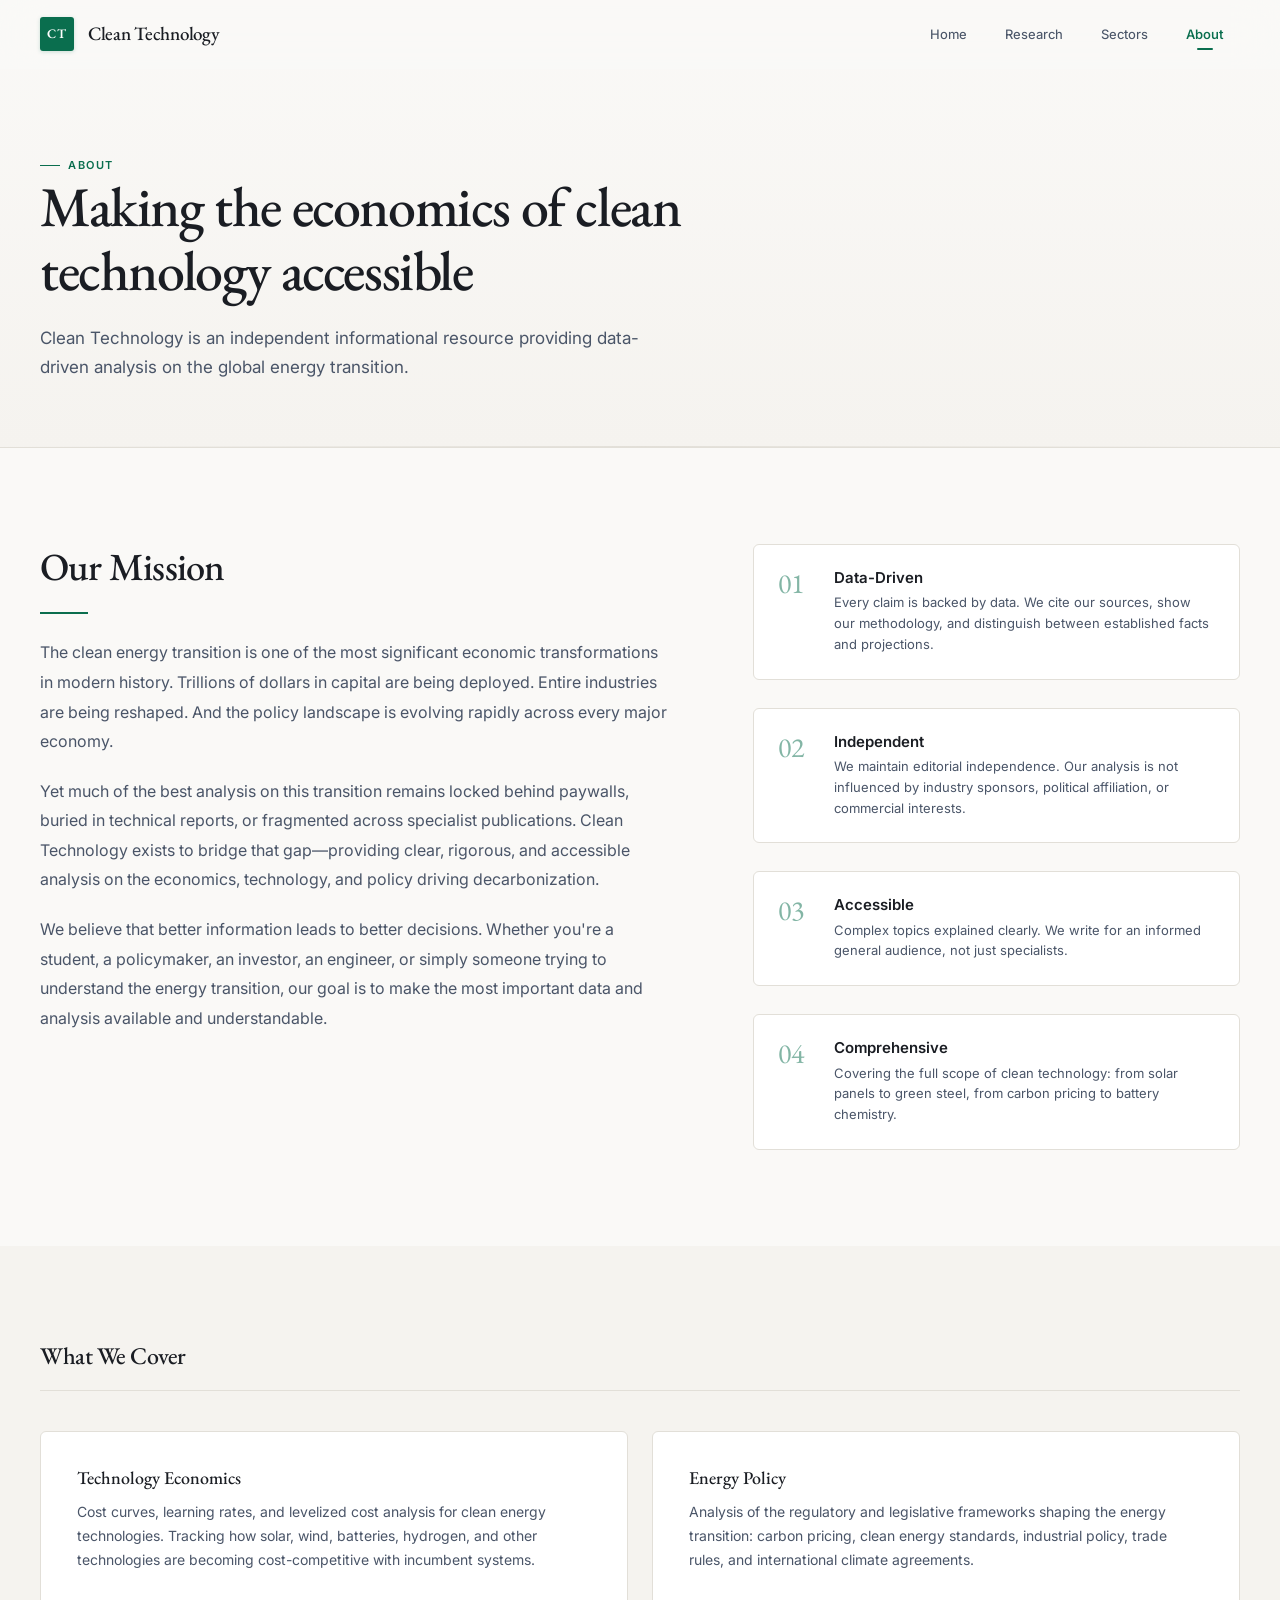
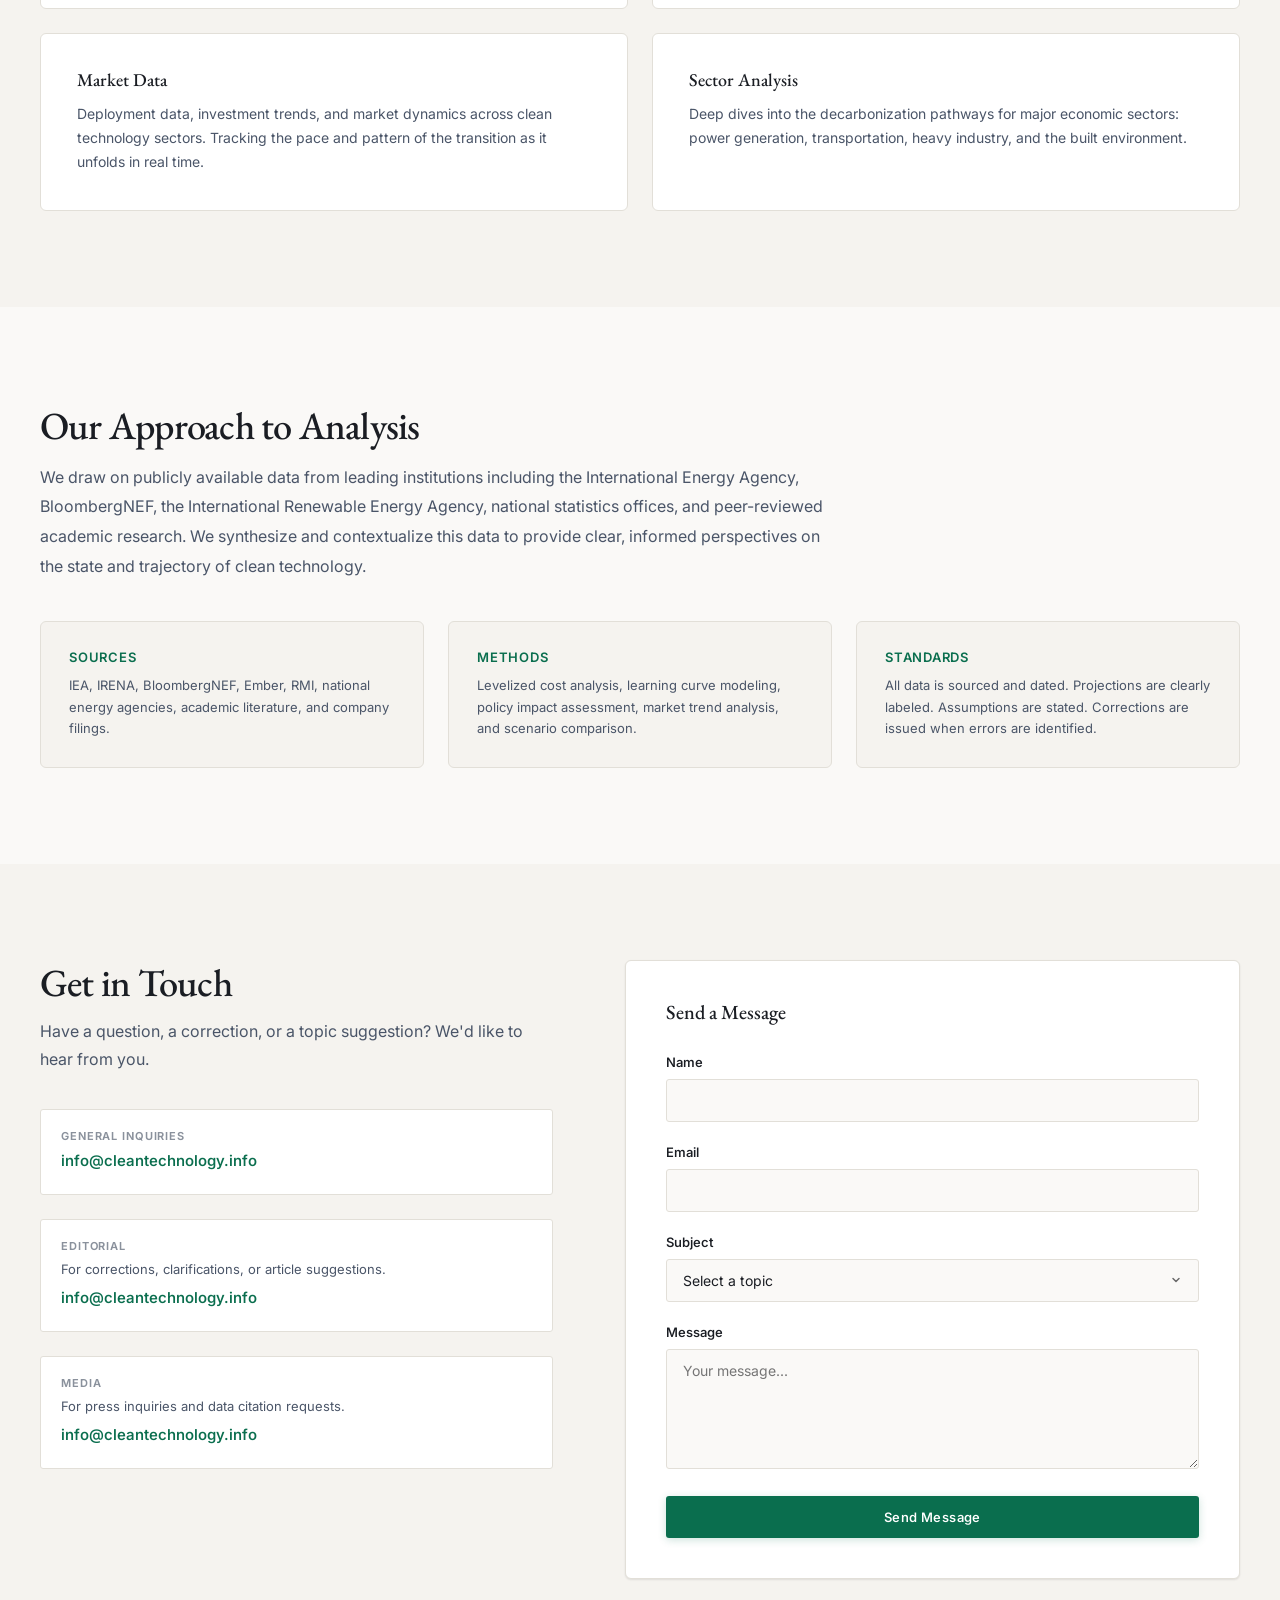
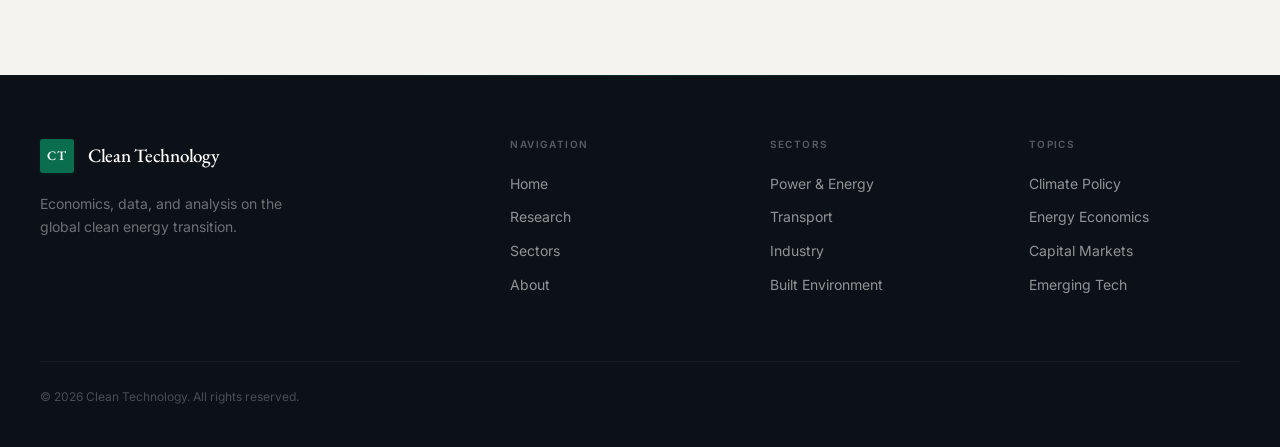
==== commit b94f754a: "Add Google AdSense snippet to all pages" ====
--- a/about.html
+++ b/about.html
@@ -6,10 +6,14 @@
     <meta name="description" content="About Clean Technology — An independent informational resource on the economics and data of the clean energy transition.">
     <title>About | Clean Technology</title>
     <link rel="stylesheet" href="assets/css/style.css">
+    <script async src="https://pagead2.googlesyndication.com/pagead/js/adsbygoogle.js?client=ca-pub-8700122829608621"
+         crossorigin="anonymous"></script>
     <link rel="preconnect" href="https://fonts.googleapis.com">
     <link rel="preconnect" href="https://fonts.gstatic.com" crossorigin>
-    <link href="https://fonts.googleapis.com/css2?family=EB+Garamond:ital,wght@0,400;0,500;0,600;0,700;1,400;1,500&family=Inter:wght@300;400;500;600&display=swap" rel="stylesheet">
+    <link href="https://fonts.googleapis.com/css2?family=EB+Garamond:ital,wght@0,400;0,500;0,600;0,700;1,400;1,500&family=Inter:opsz,wght@14..32,300;14..32,400;14..32,450;14..32,500;14..32,550;14..32,600;14..32,650&display=swap" rel="stylesheet">
     <link rel="icon" type="image/svg+xml" href="assets/images/favicon.svg">
+    <script async src="https://pagead2.googlesyndication.com/pagead/js/adsbygoogle.js?client=ca-pub-8700122829608621"
+         crossorigin="anonymous"></script>
 </head>
 <body>
 
@@ -31,11 +35,11 @@
         </nav>
     </header>
 
-    <section class="page-header">
-        <div class="container">
-            <p class="page-eyebrow">About</p>
+    <section class="page-hero">
+        <div class="container">
+            <p class="eyebrow">About</p>
             <h1>Making the economics of clean technology accessible</h1>
-            <p class="page-subtitle">Clean Technology is an independent informational resource providing data-driven analysis on the global energy transition.</p>
+            <p class="page-hero-subtitle">Clean Technology is an independent informational resource providing data-driven analysis on the global energy transition.</p>
         </div>
     </section>
 
@@ -45,6 +49,7 @@
             <div class="about-grid">
                 <div class="about-text">
                     <h2>Our Mission</h2>
+                    <hr class="divider">
                     <p>The clean energy transition is one of the most significant economic transformations in modern history. Trillions of dollars in capital are being deployed. Entire industries are being reshaped. And the policy landscape is evolving rapidly across every major economy.</p>
                     <p>Yet much of the best analysis on this transition remains locked behind paywalls, buried in technical reports, or fragmented across specialist publications. Clean Technology exists to bridge that gap&mdash;providing clear, rigorous, and accessible analysis on the economics, technology, and policy driving decarbonization.</p>
                     <p>We believe that better information leads to better decisions. Whether you're a student, a policymaker, an investor, an engineer, or simply someone trying to understand the energy transition, our goal is to make the most important data and analysis available and understandable.</p>
@@ -137,8 +142,8 @@
     <!-- Contact -->
     <section class="about-contact">
         <div class="container">
-            <div class="contact-simple-grid">
-                <div class="contact-simple-text">
+            <div class="contact-grid">
+                <div class="contact-text">
                     <h2>Get in Touch</h2>
                     <p>Have a question, a correction, or a topic suggestion? We'd like to hear from you.</p>
                     <div class="contact-details">
--- a/assets/css/style.css
+++ b/assets/css/style.css
@@ -1,6 +1,6 @@
 /* ============================================
-   Clean Technology — Style System
-   Informational / Economist Aesthetic
+   Clean Technology — Professional Design System
+   Premium Informational Aesthetic
    ============================================ */
 
 /* --- Reset & Base --- */
@@ -11,26 +11,47 @@
 }
 
 :root {
-    --color-primary: #1a5c3a;
-    --color-primary-light: #2a7a50;
-    --color-primary-dark: #0f3d26;
-    --color-bg: #fafaf8;
-    --color-bg-alt: #f3f2ee;
-    --color-bg-dark: #1a1f2e;
-    --color-text: #2c2c2c;
-    --color-text-light: #6b6b6b;
-    --color-text-muted: #9a9a9a;
-    --color-border: #e2e0da;
-    --color-border-light: #eeedea;
+    --color-primary: #0a6e4e;
+    --color-primary-light: #0d8a62;
+    --color-primary-dark: #064d37;
+    --color-primary-glow: rgba(10, 110, 78, 0.12);
+    --color-accent: #c8a551;
+    --color-accent-light: #d4b76a;
+    --color-bg: #faf9f7;
+    --color-bg-warm: #f5f3ef;
+    --color-bg-cool: #f0f2f5;
+    --color-bg-dark: #0c1117;
+    --color-bg-dark-elevated: #141b24;
+    --color-text: #1a1d23;
+    --color-text-secondary: #4a5568;
+    --color-text-tertiary: #8a919c;
+    --color-border: #e2dfd8;
+    --color-border-light: #eceae5;
+    --color-border-dark: rgba(255,255,255,0.08);
     --color-white: #ffffff;
-    --color-accent: #c4a35a;
-
-    --font-serif: 'EB Garamond', 'Georgia', 'Times New Roman', serif;
-    --font-sans: 'Inter', -apple-system, BlinkMacSystemFont, 'Segoe UI', sans-serif;
-
-    --container-max: 1200px;
-    --container-narrow: 800px;
-    --header-height: 72px;
+    --color-red: #c0392b;
+    --color-blue: #2563eb;
+
+    --font-display: 'EB Garamond', 'Georgia', 'Times New Roman', serif;
+    --font-body: 'Inter', -apple-system, BlinkMacSystemFont, 'Segoe UI', sans-serif;
+
+    --container-xl: 1280px;
+    --container-lg: 1120px;
+    --container-md: 960px;
+    --container-sm: 720px;
+    --header-height: 68px;
+
+    --shadow-sm: 0 1px 3px rgba(0,0,0,0.04), 0 1px 2px rgba(0,0,0,0.06);
+    --shadow-md: 0 4px 16px rgba(0,0,0,0.06), 0 1px 4px rgba(0,0,0,0.04);
+    --shadow-lg: 0 12px 40px rgba(0,0,0,0.08), 0 4px 12px rgba(0,0,0,0.04);
+    --shadow-glow: 0 0 40px rgba(10, 110, 78, 0.08);
+
+    --radius-sm: 3px;
+    --radius-md: 6px;
+    --radius-lg: 10px;
+
+    --ease-out: cubic-bezier(0.16, 1, 0.3, 1);
+    --ease-in-out: cubic-bezier(0.65, 0, 0.35, 1);
 }
 
 html {
@@ -41,83 +62,169 @@
 }
 
 body {
-    font-family: var(--font-sans);
+    font-family: var(--font-body);
     color: var(--color-text);
     background-color: var(--color-bg);
     line-height: 1.6;
+    overflow-x: hidden;
 }
 
 .container {
-    max-width: var(--container-max);
+    max-width: var(--container-xl);
     margin: 0 auto;
-    padding: 0 2rem;
-}
-
-a {
-    color: inherit;
-    text-decoration: none;
-}
-
+    padding: 0 2.5rem;
+}
+
+.container--narrow {
+    max-width: var(--container-md);
+}
+
+a { color: inherit; text-decoration: none; }
 ul { list-style: none; }
-
 img { max-width: 100%; display: block; }
 
-h1, h2, h3, h4 {
-    font-family: var(--font-serif);
+h1, h2, h3, h4, h5 {
+    font-family: var(--font-display);
     font-weight: 500;
-    line-height: 1.2;
+    line-height: 1.15;
     color: var(--color-text);
 }
 
-h1 { font-size: clamp(2rem, 4vw, 3.2rem); }
-h2 { font-size: clamp(1.6rem, 3vw, 2.4rem); }
-h3 { font-size: clamp(1.2rem, 2vw, 1.5rem); }
+h1 { font-size: clamp(2.25rem, 4.5vw, 3.5rem); letter-spacing: -0.025em; }
+h2 { font-size: clamp(1.75rem, 3vw, 2.5rem); letter-spacing: -0.02em; }
+h3 { font-size: clamp(1.25rem, 2vw, 1.625rem); }
+h4 { font-size: 1.125rem; }
 
 p {
-    color: var(--color-text-light);
-    line-height: 1.7;
+    color: var(--color-text-secondary);
+    line-height: 1.75;
+}
+
+::selection {
+    background: var(--color-primary-glow);
+    color: var(--color-primary-dark);
 }
 
 /* --- Buttons --- */
 .btn {
     display: inline-flex;
     align-items: center;
-    padding: 0.75rem 1.75rem;
-    font-family: var(--font-sans);
-    font-size: 0.875rem;
-    font-weight: 500;
-    letter-spacing: 0.02em;
+    gap: 0.5rem;
+    padding: 0.8125rem 2rem;
+    font-family: var(--font-body);
+    font-size: 0.8125rem;
+    font-weight: 550;
+    letter-spacing: 0.03em;
     border: none;
+    border-radius: var(--radius-sm);
+    cursor: pointer;
+    transition: all 0.3s var(--ease-out);
+    text-decoration: none;
+    position: relative;
+    overflow: hidden;
+}
+
+.btn-primary {
+    background: var(--color-primary);
+    color: var(--color-white);
+    box-shadow: 0 2px 8px rgba(10, 110, 78, 0.2);
+}
+
+.btn-primary:hover {
+    background: var(--color-primary-dark);
+    box-shadow: 0 4px 16px rgba(10, 110, 78, 0.25);
+    transform: translateY(-1px);
+}
+
+.btn-secondary {
+    background: transparent;
+    color: var(--color-primary);
+    border: 1.5px solid var(--color-primary);
+}
+
+.btn-secondary:hover {
+    background: var(--color-primary);
+    color: var(--color-white);
+    box-shadow: 0 2px 8px rgba(10, 110, 78, 0.2);
+    transform: translateY(-1px);
+}
+
+.btn-ghost {
+    background: rgba(255,255,255,0.06);
+    color: rgba(255,255,255,0.85);
+    border: 1px solid rgba(255,255,255,0.12);
+}
+
+.btn-ghost:hover {
+    background: rgba(255,255,255,0.12);
+    color: #fff;
+}
+
+.btn-full { width: 100%; justify-content: center; }
+
+.btn svg {
+    width: 16px;
+    height: 16px;
+    transition: transform 0.3s var(--ease-out);
+}
+
+.btn:hover svg { transform: translateX(3px); }
+
+/* --- Eyebrow / Label --- */
+.eyebrow {
+    font-family: var(--font-body);
+    font-size: 0.6875rem;
+    font-weight: 600;
+    text-transform: uppercase;
+    letter-spacing: 0.14em;
+    color: var(--color-primary);
+    display: inline-flex;
+    align-items: center;
+    gap: 0.5rem;
+}
+
+.eyebrow::before {
+    content: '';
+    display: inline-block;
+    width: 20px;
+    height: 1.5px;
+    background: var(--color-primary);
+}
+
+/* --- Tag --- */
+.tag {
+    display: inline-block;
+    font-size: 0.625rem;
+    font-weight: 650;
+    text-transform: uppercase;
+    letter-spacing: 0.1em;
+    padding: 0.25rem 0.75rem;
     border-radius: 2px;
-    cursor: pointer;
-    transition: all 0.25s ease;
-    text-decoration: none;
-}
-
-.btn-primary {
-    background-color: var(--color-primary);
-    color: var(--color-white);
-}
-
-.btn-primary:hover {
-    background-color: var(--color-primary-dark);
-    transform: translateY(-1px);
-}
-
-.btn-secondary {
-    background-color: transparent;
+    line-height: 1.4;
+}
+
+.tag--primary {
     color: var(--color-primary);
-    border: 1px solid var(--color-primary);
-}
-
-.btn-secondary:hover {
-    background-color: var(--color-primary);
-    color: var(--color-white);
-}
-
-.btn-full {
-    width: 100%;
-    justify-content: center;
+    background: var(--color-primary-glow);
+}
+
+.tag--accent {
+    color: var(--color-accent);
+    background: rgba(200, 165, 81, 0.1);
+}
+
+.tag--muted {
+    color: var(--color-text-tertiary);
+    background: var(--color-bg-warm);
+}
+
+/* --- Divider --- */
+.divider {
+    width: 48px;
+    height: 2px;
+    background: var(--color-primary);
+    border: none;
+    margin: 1.5rem 0;
 }
 
 /* ============================================
@@ -129,21 +236,22 @@
     left: 0;
     right: 0;
     z-index: 1000;
-    background: rgba(250, 250, 248, 0.92);
-    backdrop-filter: blur(12px);
-    -webkit-backdrop-filter: blur(12px);
-    border-bottom: 1px solid var(--color-border-light);
-    transition: box-shadow 0.3s ease;
+    background: rgba(250, 249, 247, 0.85);
+    backdrop-filter: blur(20px) saturate(1.2);
+    -webkit-backdrop-filter: blur(20px) saturate(1.2);
+    border-bottom: 1px solid transparent;
+    transition: all 0.4s var(--ease-out);
 }
 
 .site-header.scrolled {
-    box-shadow: 0 1px 12px rgba(0, 0, 0, 0.06);
+    border-bottom-color: var(--color-border-light);
+    box-shadow: 0 1px 16px rgba(0, 0, 0, 0.04);
 }
 
 .nav-container {
-    max-width: var(--container-max);
+    max-width: var(--container-xl);
     margin: 0 auto;
-    padding: 0 2rem;
+    padding: 0 2.5rem;
     display: flex;
     align-items: center;
     justify-content: space-between;
@@ -153,7 +261,7 @@
 .nav-logo {
     display: flex;
     align-items: center;
-    gap: 0.75rem;
+    gap: 0.875rem;
     text-decoration: none;
 }
 
@@ -161,62 +269,63 @@
     display: flex;
     align-items: center;
     justify-content: center;
-    width: 36px;
-    height: 36px;
+    width: 34px;
+    height: 34px;
     background: var(--color-primary);
     color: var(--color-white);
-    font-family: var(--font-serif);
-    font-size: 0.875rem;
+    font-family: var(--font-display);
+    font-size: 0.8125rem;
     font-weight: 600;
-    letter-spacing: 0.05em;
-    border-radius: 2px;
+    letter-spacing: 0.06em;
+    border-radius: 3px;
+    box-shadow: 0 1px 4px rgba(10, 110, 78, 0.2);
 }
 
 .logo-text {
-    font-family: var(--font-serif);
-    font-size: 1.125rem;
+    font-family: var(--font-display);
+    font-size: 1.1875rem;
     font-weight: 500;
     color: var(--color-text);
-    letter-spacing: -0.01em;
+    letter-spacing: -0.015em;
 }
 
 .nav-links {
     display: flex;
-    gap: 2.5rem;
+    gap: 0.375rem;
     align-items: center;
 }
 
 .nav-links a {
-    font-family: var(--font-sans);
-    font-size: 0.8125rem;
-    font-weight: 400;
-    color: var(--color-text-light);
-    letter-spacing: 0.04em;
-    text-transform: uppercase;
-    padding: 0.25rem 0;
+    font-family: var(--font-body);
+    font-size: 0.8125rem;
+    font-weight: 450;
+    color: var(--color-text-secondary);
+    padding: 0.5rem 1rem;
+    border-radius: var(--radius-sm);
     position: relative;
-    transition: color 0.2s ease;
-}
-
-.nav-links a::after {
+    transition: all 0.25s var(--ease-out);
+}
+
+.nav-links a:hover {
+    color: var(--color-primary);
+    background: var(--color-primary-glow);
+}
+
+.nav-links a.active {
+    color: var(--color-primary);
+    font-weight: 550;
+}
+
+.nav-links a.active::after {
     content: '';
     position: absolute;
-    bottom: -2px;
-    left: 0;
-    width: 0;
-    height: 1.5px;
+    bottom: 0;
+    left: 50%;
+    transform: translateX(-50%);
+    width: 16px;
+    height: 2px;
     background: var(--color-primary);
-    transition: width 0.3s ease;
-}
-
-.nav-links a:hover,
-.nav-links a.active {
-    color: var(--color-primary);
-}
-
-.nav-links a.active::after,
-.nav-links a:hover::after {
-    width: 100%;
+    border-radius: 1px;
 }
 
 .nav-toggle {
@@ -226,115 +335,169 @@
     background: none;
     border: none;
     cursor: pointer;
-    padding: 4px;
-}
+    padding: 6px;
+    border-radius: var(--radius-sm);
+    transition: background 0.2s;
+}
+
+.nav-toggle:hover { background: var(--color-bg-warm); }
 
 .nav-toggle span {
     display: block;
-    width: 22px;
+    width: 20px;
     height: 1.5px;
     background: var(--color-text);
-    transition: all 0.3s ease;
-}
-
-.nav-toggle.active span:nth-child(1) {
-    transform: rotate(45deg) translate(5px, 5px);
-}
-
-.nav-toggle.active span:nth-child(2) {
-    opacity: 0;
-}
-
-.nav-toggle.active span:nth-child(3) {
-    transform: rotate(-45deg) translate(5px, -5px);
-}
+    transition: all 0.3s var(--ease-out);
+    transform-origin: center;
+}
+
+.nav-toggle.active span:nth-child(1) { transform: rotate(45deg) translate(4.5px, 4.5px); }
+.nav-toggle.active span:nth-child(2) { opacity: 0; transform: scaleX(0); }
+.nav-toggle.active span:nth-child(3) { transform: rotate(-45deg) translate(4.5px, -4.5px); }
 
 /* ============================================
    HERO
    ============================================ */
 .hero {
-    padding-top: calc(var(--header-height) + 5rem);
-    padding-bottom: 5rem;
+    padding-top: calc(var(--header-height) + 6rem);
+    padding-bottom: 6rem;
+    position: relative;
+}
+
+.hero::before {
+    content: '';
+    position: absolute;
+    top: 0;
+    right: 0;
+    width: 55%;
+    height: 100%;
+    background: linear-gradient(135deg, transparent 0%, var(--color-bg-warm) 50%, var(--color-bg) 100%);
+    z-index: -1;
+}
+
+.hero-grid {
     display: grid;
-    grid-template-columns: 1fr 1fr;
-    gap: 4rem;
-    max-width: var(--container-max);
+    grid-template-columns: 1fr 1.05fr;
+    gap: 5rem;
+    align-items: center;
+    max-width: var(--container-xl);
     margin: 0 auto;
-    padding-left: 2rem;
-    padding-right: 2rem;
-    align-items: center;
-}
-
-.hero-eyebrow {
-    font-family: var(--font-sans);
-    font-size: 0.75rem;
-    font-weight: 500;
-    text-transform: uppercase;
-    letter-spacing: 0.12em;
+    padding: 0 2.5rem;
+}
+
+.hero-content { max-width: 560px; }
+
+.hero h1 {
+    margin-bottom: 1.75rem;
+    line-height: 1.1;
+}
+
+.hero h1 em {
+    font-style: normal;
     color: var(--color-primary);
-    margin-bottom: 1.25rem;
-}
-
-.hero h1 {
-    margin-bottom: 1.5rem;
-    letter-spacing: -0.02em;
 }
 
 .hero-subtitle {
     font-size: 1.0625rem;
-    line-height: 1.7;
-    color: var(--color-text-light);
+    line-height: 1.8;
+    color: var(--color-text-secondary);
     margin-bottom: 2.5rem;
+    max-width: 480px;
+}
+
+.hero-actions {
+    display: flex;
+    gap: 1rem;
+    align-items: center;
+}
+
+.hero-visual {
+    display: flex;
+    justify-content: flex-end;
+}
+
+.hero-card {
+    width: 100%;
     max-width: 520px;
-}
-
-.hero-actions {
-    display: flex;
-    gap: 1rem;
-}
-
-.hero-visual {
-    display: flex;
-    justify-content: center;
-    align-items: center;
-}
-
-.data-graphic {
-    width: 100%;
-    max-width: 500px;
     background: var(--color-white);
     border: 1px solid var(--color-border);
-    border-radius: 4px;
-    padding: 1.5rem;
-    box-shadow: 0 2px 20px rgba(0, 0, 0, 0.04);
-}
-
-.hero-chart {
-    width: 100%;
-    height: auto;
-}
+    border-radius: var(--radius-md);
+    padding: 2rem;
+    box-shadow: var(--shadow-lg);
+    position: relative;
+}
+
+.hero-card::before {
+    content: '';
+    position: absolute;
+    top: -1px;
+    left: 2rem;
+    right: 2rem;
+    height: 3px;
+    background: linear-gradient(90deg, var(--color-primary), var(--color-accent));
+    border-radius: 0 0 2px 2px;
+}
+
+.hero-card-header {
+    display: flex;
+    justify-content: space-between;
+    align-items: center;
+    margin-bottom: 1.5rem;
+    padding-bottom: 1rem;
+    border-bottom: 1px solid var(--color-border-light);
+}
+
+.hero-card-title {
+    font-family: var(--font-display);
+    font-size: 0.9375rem;
+    font-weight: 500;
+    color: var(--color-text);
+}
+
+.hero-card-badge {
+    font-size: 0.6875rem;
+    font-weight: 600;
+    color: var(--color-primary);
+    background: var(--color-primary-glow);
+    padding: 0.2rem 0.6rem;
+    border-radius: 2px;
+}
+
+.hero-chart { width: 100%; height: auto; }
 
 .chart-label {
-    font-family: var(--font-sans);
+    font-family: var(--font-body);
     font-size: 9px;
-    fill: var(--color-text-muted);
+    fill: var(--color-text-tertiary);
+    font-weight: 450;
 }
 
 .chart-title {
-    font-family: var(--font-serif);
-    font-size: 12px;
+    font-family: var(--font-display);
+    font-size: 11px;
     fill: var(--color-text);
     font-weight: 500;
 }
 
 /* ============================================
-   METRICS
+   METRICS STRIP
    ============================================ */
 .metrics {
-    background: var(--color-white);
-    border-top: 1px solid var(--color-border);
-    border-bottom: 1px solid var(--color-border);
+    background: var(--color-bg-dark);
     padding: 3.5rem 0;
+    position: relative;
+    overflow: hidden;
+}
+
+.metrics::before {
+    content: '';
+    position: absolute;
+    top: 0;
+    left: 0;
+    right: 0;
+    height: 1px;
+    background: linear-gradient(90deg, transparent, var(--color-primary), transparent);
+    opacity: 0.4;
 }
 
 .metrics-grid {
@@ -345,72 +508,85 @@
 
 .metric-card {
     text-align: center;
-    padding: 1rem;
+    padding: 1rem 1.5rem;
+    position: relative;
+}
+
+.metric-card:not(:last-child)::after {
+    content: '';
+    position: absolute;
+    right: 0;
+    top: 10%;
+    height: 80%;
+    width: 1px;
+    background: rgba(255,255,255,0.06);
 }
 
 .metric-value {
-    font-family: var(--font-serif);
-    font-size: 3rem;
-    font-weight: 500;
-    color: var(--color-primary);
+    font-family: var(--font-display);
+    font-size: 3.25rem;
+    font-weight: 400;
+    color: var(--color-white);
     line-height: 1;
+    letter-spacing: -0.02em;
 }
 
 .metric-unit {
-    font-family: var(--font-serif);
+    font-family: var(--font-display);
     font-size: 1.5rem;
-    color: var(--color-primary);
-    margin-left: 0.15rem;
+    color: var(--color-primary-light);
+    margin-left: 0.1rem;
 }
 
 .metric-label {
-    font-size: 0.8125rem;
-    color: var(--color-text-muted);
-    margin-top: 0.5rem;
+    font-size: 0.75rem;
+    color: rgba(255,255,255,0.4);
+    margin-top: 0.625rem;
     line-height: 1.4;
+    letter-spacing: 0.01em;
 }
 
 /* ============================================
-   OVERVIEW SECTION (Home)
+   OVERVIEW SECTION
    ============================================ */
 .overview-section {
-    padding: 5rem 0;
-    background: var(--color-bg-alt);
+    padding: 6rem 0;
     border-bottom: 1px solid var(--color-border);
 }
 
 .overview-grid {
     display: grid;
-    grid-template-columns: 1.5fr 1fr;
-    gap: 4rem;
+    grid-template-columns: 1.4fr 1fr;
+    gap: 5rem;
     align-items: start;
 }
 
-.overview-text h2 {
-    margin-bottom: 1.5rem;
-}
+.overview-text h2 { margin-bottom: 1.5rem; }
 
 .overview-text p {
     margin-bottom: 1.25rem;
     font-size: 1rem;
-    line-height: 1.8;
+    line-height: 1.85;
 }
 
 .sidebar-card {
     background: var(--color-white);
     border: 1px solid var(--color-border);
-    border-radius: 3px;
+    border-radius: var(--radius-md);
     padding: 1.75rem;
-}
-
-.sidebar-card h4 {
-    font-family: var(--font-sans);
+    box-shadow: var(--shadow-sm);
+}
+
+.sidebar-card + .sidebar-card { margin-top: 1.25rem; }
+
+.sidebar-card-title {
+    font-family: var(--font-body);
     font-size: 0.6875rem;
-    font-weight: 600;
+    font-weight: 650;
     text-transform: uppercase;
-    letter-spacing: 0.08em;
-    color: var(--color-text-muted);
-    margin-bottom: 1rem;
+    letter-spacing: 0.1em;
+    color: var(--color-text-tertiary);
+    margin-bottom: 1.125rem;
     padding-bottom: 0.75rem;
     border-bottom: 1px solid var(--color-border-light);
 }
@@ -420,46 +596,41 @@
     align-items: start;
     gap: 0.75rem;
     font-size: 0.8125rem;
-    color: var(--color-text-light);
-    padding: 0.5rem 0;
+    color: var(--color-text-secondary);
+    padding: 0.625rem 0;
     border-bottom: 1px solid var(--color-border-light);
-    line-height: 1.4;
-}
-
-.trend-list li:last-child {
-    border-bottom: none;
-}
+    line-height: 1.5;
+}
+
+.trend-list li:last-child { border-bottom: none; }
 
 .trend-indicator {
-    display: inline-block;
-    min-width: 8px;
-    height: 8px;
+    display: inline-flex;
+    flex-shrink: 0;
     margin-top: 4px;
-    border-radius: 1px;
 }
 
 .trend-up {
     width: 0;
     height: 0;
-    border-left: 5px solid transparent;
-    border-right: 5px solid transparent;
-    border-bottom: 8px solid var(--color-primary);
-    border-radius: 0;
-    margin-top: 5px;
+    border-left: 4.5px solid transparent;
+    border-right: 4.5px solid transparent;
+    border-bottom: 7px solid var(--color-primary);
 }
 
 .trend-neutral {
-    width: 10px;
+    width: 9px;
     height: 2px;
     background: var(--color-accent);
-    margin-top: 8px;
+    margin-top: 3px;
 }
 
 /* ============================================
-   INSIGHTS / ARTICLES
+   INSIGHTS / ARTICLES GRID
    ============================================ */
 .insights {
-    padding: 5rem 0;
+    padding: 6rem 0;
+    background: var(--color-bg-warm);
 }
 
 .section-header {
@@ -467,169 +638,189 @@
     justify-content: space-between;
     align-items: baseline;
     margin-bottom: 2.5rem;
-    padding-bottom: 1rem;
+    padding-bottom: 1.25rem;
     border-bottom: 1px solid var(--color-border);
 }
 
-.section-header h2 {
-    font-size: 1.5rem;
-}
+.section-header h2 { font-size: 1.5rem; }
 
 .section-link {
     font-size: 0.8125rem;
-    font-weight: 500;
+    font-weight: 550;
     color: var(--color-primary);
-    letter-spacing: 0.02em;
-    transition: opacity 0.2s;
-}
-
-.section-link:hover {
-    opacity: 0.7;
+    display: inline-flex;
+    align-items: center;
+    gap: 0.375rem;
+    transition: gap 0.3s var(--ease-out), opacity 0.2s;
+}
+
+.section-link:hover { gap: 0.625rem; }
+
+.section-link svg {
+    width: 14px;
+    height: 14px;
 }
 
 .insights-grid {
     display: grid;
-    grid-template-columns: 1fr 1fr;
+    grid-template-columns: 1.2fr 1fr;
     gap: 1.5rem;
 }
 
 .insight-card {
     background: var(--color-white);
     border: 1px solid var(--color-border);
-    border-radius: 3px;
-    padding: 2rem;
-    transition: border-color 0.3s ease, box-shadow 0.3s ease;
+    border-radius: var(--radius-md);
+    padding: 2.25rem;
+    transition: all 0.4s var(--ease-out);
     cursor: pointer;
+    position: relative;
 }
 
 .insight-card:hover {
     border-color: var(--color-primary);
-    box-shadow: 0 4px 20px rgba(26, 92, 58, 0.06);
+    box-shadow: var(--shadow-md), var(--shadow-glow);
+    transform: translateY(-2px);
 }
 
 .insight-featured {
-    grid-column: 1 / -1;
-}
-
-.insight-tag {
-    display: inline-block;
-    font-size: 0.6875rem;
-    font-weight: 600;
-    text-transform: uppercase;
-    letter-spacing: 0.08em;
-    color: var(--color-primary);
-    background: rgba(26, 92, 58, 0.08);
-    padding: 0.25rem 0.625rem;
-    border-radius: 2px;
-    margin-bottom: 1rem;
-}
+    grid-row: 1 / 3;
+    display: flex;
+    flex-direction: column;
+}
+
+.insight-featured h3 { font-size: 1.5rem; line-height: 1.25; }
+
+.insight-card .tag { margin-bottom: 1.125rem; }
 
 .insight-card h3 {
-    font-size: 1.25rem;
+    font-size: 1.1875rem;
     margin-bottom: 0.75rem;
-    line-height: 1.35;
+    line-height: 1.3;
 }
 
 .insight-card p {
     font-size: 0.9375rem;
-    margin-bottom: 1rem;
+    margin-bottom: 1.25rem;
+    flex: 1;
 }
 
 .insight-meta {
     font-size: 0.8125rem;
-    color: var(--color-text-muted);
-}
-
-.meta-divider {
-    margin: 0 0.5rem;
+    color: var(--color-text-tertiary);
+    display: flex;
+    align-items: center;
+    gap: 0.5rem;
+}
+
+.meta-dot {
+    width: 3px;
+    height: 3px;
+    border-radius: 50%;
+    background: var(--color-text-tertiary);
 }
 
 /* ============================================
-   SECTOR PREVIEW (Home) & EXPERTISE CARDS
+   SECTOR PREVIEW
    ============================================ */
 .sector-preview {
-    padding: 5rem 0;
-    background: var(--color-bg-alt);
+    padding: 6rem 0;
 }
 
 .expertise-grid {
     display: grid;
     grid-template-columns: repeat(4, 1fr);
-    gap: 1.5rem;
+    gap: 1.25rem;
 }
 
 .expertise-card {
-    display: block;
+    display: flex;
+    flex-direction: column;
     background: var(--color-white);
     border: 1px solid var(--color-border);
-    border-radius: 3px;
-    padding: 2rem;
-    transition: transform 0.3s ease, box-shadow 0.3s ease, border-color 0.3s ease;
+    border-radius: var(--radius-md);
+    padding: 2rem 1.75rem;
+    transition: all 0.4s var(--ease-out);
     text-decoration: none;
+    position: relative;
+    overflow: hidden;
+}
+
+.expertise-card::after {
+    content: '';
+    position: absolute;
+    bottom: 0;
+    left: 0;
+    right: 0;
+    height: 3px;
+    background: var(--color-primary);
+    transform: scaleX(0);
+    transition: transform 0.4s var(--ease-out);
 }
 
 .expertise-card:hover {
-    transform: translateY(-3px);
-    box-shadow: 0 8px 30px rgba(0, 0, 0, 0.06);
+    transform: translateY(-4px);
+    box-shadow: var(--shadow-lg);
     border-color: var(--color-primary);
 }
 
+.expertise-card:hover::after { transform: scaleX(1); }
+
 .expertise-icon {
-    width: 40px;
-    height: 40px;
+    width: 42px;
+    height: 42px;
     color: var(--color-primary);
     margin-bottom: 1.25rem;
 }
 
-.expertise-icon svg {
-    width: 100%;
-    height: 100%;
-}
+.expertise-icon svg { width: 100%; height: 100%; }
 
 .expertise-card h3 {
     font-size: 1.125rem;
-    margin-bottom: 0.75rem;
+    margin-bottom: 0.625rem;
 }
 
 .expertise-card p {
-    font-size: 0.875rem;
-    line-height: 1.6;
+    font-size: 0.8125rem;
+    line-height: 1.65;
 }
 
 /* ============================================
-   DATA SNAPSHOT (Home)
+   DATA SNAPSHOT
    ============================================ */
 .data-snapshot {
-    padding: 5rem 0;
+    padding: 6rem 0;
+    background: var(--color-bg-warm);
 }
 
 .snapshot-grid {
     display: grid;
     grid-template-columns: 1fr 1fr;
-    gap: 2rem;
+    gap: 1.75rem;
 }
 
 .snapshot-card {
     background: var(--color-white);
     border: 1px solid var(--color-border);
-    border-radius: 3px;
+    border-radius: var(--radius-md);
     padding: 2rem;
+    box-shadow: var(--shadow-sm);
 }
 
 .snapshot-card h4 {
-    font-family: var(--font-sans);
+    font-family: var(--font-body);
     font-size: 0.8125rem;
     font-weight: 600;
     color: var(--color-text);
-    margin-bottom: 1.5rem;
-    padding-bottom: 0.75rem;
+    margin-bottom: 1.75rem;
+    padding-bottom: 0.875rem;
     border-bottom: 1px solid var(--color-border-light);
 }
 
 .bar-chart {
     display: flex;
     flex-direction: column;
-    gap: 0.75rem;
+    gap: 0.875rem;
 }
 
 .bar-row {
@@ -641,28 +832,30 @@
 
 .bar-label {
     font-size: 0.8125rem;
-    color: var(--color-text-light);
+    color: var(--color-text-secondary);
     text-align: right;
+    font-weight: 450;
 }
 
 .bar-track {
-    background: var(--color-bg-alt);
-    border-radius: 2px;
-    height: 22px;
+    background: var(--color-bg-warm);
+    border-radius: 3px;
+    height: 24px;
     position: relative;
+    overflow: visible;
 }
 
 .bar-fill {
     height: 100%;
-    background: var(--color-primary);
-    border-radius: 2px;
+    background: linear-gradient(90deg, var(--color-primary), var(--color-primary-light));
+    border-radius: 3px;
     position: relative;
-    transition: width 1s ease;
+    transition: width 1.2s var(--ease-out);
 }
 
 .bar-fill-muted {
-    background: var(--color-text-muted);
-    opacity: 0.4;
+    background: linear-gradient(90deg, #8a919c, #a0a8b4);
+    opacity: 0.35;
 }
 
 .bar-fill::after {
@@ -671,58 +864,12 @@
     right: -4px;
     top: 50%;
     transform: translate(100%, -50%);
-    font-family: var(--font-sans);
+    font-family: var(--font-body);
     font-size: 0.6875rem;
-    font-weight: 600;
+    font-weight: 650;
     color: var(--color-text);
-    padding-left: 6px;
+    padding-left: 8px;
     white-space: nowrap;
-}
-
-/* ============================================
-   NEWSLETTER
-   ============================================ */
-.newsletter {
-    padding: 4rem 0;
-    background: var(--color-bg-alt);
-    border-top: 1px solid var(--color-border);
-}
-
-.newsletter-content {
-    text-align: center;
-    max-width: 480px;
-    margin: 0 auto;
-}
-
-.newsletter-content h2 {
-    font-size: 1.5rem;
-    margin-bottom: 0.75rem;
-}
-
-.newsletter-content p {
-    font-size: 0.9375rem;
-    margin-bottom: 1.5rem;
-}
-
-.newsletter-form {
-    display: flex;
-    gap: 0.5rem;
-}
-
-.newsletter-form input[type="email"] {
-    flex: 1;
-    padding: 0.75rem 1rem;
-    border: 1px solid var(--color-border);
-    border-radius: 2px;
-    font-family: var(--font-sans);
-    font-size: 0.875rem;
-    background: var(--color-white);
-    outline: none;
-    transition: border-color 0.2s;
-}
-
-.newsletter-form input[type="email"]:focus {
-    border-color: var(--color-primary);
 }
 
 /* ============================================
@@ -730,8 +877,18 @@
    ============================================ */
 .site-footer {
     background: var(--color-bg-dark);
-    border-top: 1px solid rgba(255, 255, 255, 0.08);
-    padding: 3.5rem 0 2rem;
+    padding: 4rem 0 2.5rem;
+    position: relative;
+}
+
+.site-footer::before {
+    content: '';
+    position: absolute;
+    top: 0;
+    left: 0;
+    right: 0;
+    height: 1px;
+    background: linear-gradient(90deg, transparent, rgba(10, 110, 78, 0.3), transparent);
 }
 
 .footer-grid {
@@ -740,96 +897,95 @@
     gap: 3rem;
 }
 
-.footer-brand .nav-logo {
-    margin-bottom: 1rem;
-}
-
-.footer-brand .logo-text {
-    color: var(--color-white);
-}
+.footer-brand .nav-logo { margin-bottom: 1.25rem; }
+.footer-brand .logo-text { color: var(--color-white); }
 
 .footer-brand p {
-    color: rgba(255, 255, 255, 0.45);
+    color: rgba(255, 255, 255, 0.4);
     font-size: 0.875rem;
     max-width: 280px;
+    line-height: 1.6;
 }
 
 .footer-links h4 {
-    font-family: var(--font-sans);
-    font-size: 0.6875rem;
-    font-weight: 600;
+    font-family: var(--font-body);
+    font-size: 0.625rem;
+    font-weight: 650;
     text-transform: uppercase;
-    letter-spacing: 0.1em;
-    color: rgba(255, 255, 255, 0.4);
+    letter-spacing: 0.14em;
+    color: rgba(255, 255, 255, 0.3);
     margin-bottom: 1.25rem;
 }
 
-.footer-links ul li {
-    margin-bottom: 0.625rem;
-}
+.footer-links ul li { margin-bottom: 0.5rem; }
 
 .footer-links a {
     font-size: 0.875rem;
-    color: rgba(255, 255, 255, 0.65);
-    transition: color 0.2s;
-}
-
-.footer-links a:hover {
-    color: var(--color-white);
-}
+    color: rgba(255, 255, 255, 0.55);
+    transition: color 0.25s;
+    font-weight: 400;
+}
+
+.footer-links a:hover { color: var(--color-white); }
 
 .footer-bottom {
-    margin-top: 3rem;
+    margin-top: 3.5rem;
     padding-top: 1.5rem;
-    border-top: 1px solid rgba(255, 255, 255, 0.08);
+    border-top: 1px solid rgba(255, 255, 255, 0.06);
+    display: flex;
+    justify-content: space-between;
+    align-items: center;
 }
 
 .footer-bottom p {
-    font-size: 0.8125rem;
-    color: rgba(255, 255, 255, 0.3);
+    font-size: 0.75rem;
+    color: rgba(255, 255, 255, 0.25);
 }
 
 /* ============================================
    PAGE HEADER (inner pages)
    ============================================ */
-.page-header {
-    padding-top: calc(var(--header-height) + 4rem);
-    padding-bottom: 3.5rem;
+.page-hero {
+    padding-top: calc(var(--header-height) + 5rem);
+    padding-bottom: 4rem;
+    background: linear-gradient(180deg, var(--color-bg) 0%, var(--color-bg-warm) 100%);
     border-bottom: 1px solid var(--color-border);
-}
-
-.page-eyebrow {
-    font-family: var(--font-sans);
-    font-size: 0.75rem;
-    font-weight: 500;
-    text-transform: uppercase;
-    letter-spacing: 0.12em;
-    color: var(--color-primary);
-    margin-bottom: 1rem;
-}
-
-.page-header h1 {
+    position: relative;
+}
+
+.page-hero::after {
+    content: '';
+    position: absolute;
+    bottom: 0;
+    left: 0;
+    right: 0;
+    height: 1px;
+    background: linear-gradient(90deg, transparent, var(--color-border), transparent);
+}
+
+.page-hero h1 {
     max-width: 700px;
     margin-bottom: 1.25rem;
 }
 
-.page-subtitle {
+.page-hero-subtitle {
     font-size: 1.0625rem;
-    color: var(--color-text-light);
+    color: var(--color-text-secondary);
     max-width: 620px;
-    line-height: 1.7;
+    line-height: 1.75;
 }
 
 /* ============================================
    RESEARCH PAGE
    ============================================ */
 .filter-bar {
-    padding: 1.5rem 0;
+    padding: 1.25rem 0;
     border-bottom: 1px solid var(--color-border);
     background: var(--color-white);
     position: sticky;
     top: var(--header-height);
     z-index: 100;
+    box-shadow: 0 1px 0 var(--color-border-light);
 }
 
 .filter-tabs {
@@ -841,30 +997,28 @@
     background: none;
     border: 1px solid transparent;
     padding: 0.5rem 1.25rem;
-    font-family: var(--font-sans);
-    font-size: 0.8125rem;
-    font-weight: 400;
-    color: var(--color-text-light);
+    font-family: var(--font-body);
+    font-size: 0.8125rem;
+    font-weight: 450;
+    color: var(--color-text-secondary);
     cursor: pointer;
-    border-radius: 2px;
-    transition: all 0.2s ease;
+    border-radius: var(--radius-sm);
+    transition: all 0.25s var(--ease-out);
 }
 
 .filter-tab:hover {
     color: var(--color-text);
-    background: var(--color-bg-alt);
+    background: var(--color-bg-warm);
 }
 
 .filter-tab.active {
     color: var(--color-primary);
     border-color: var(--color-primary);
-    background: rgba(26, 92, 58, 0.04);
-    font-weight: 500;
-}
-
-.research-list {
-    padding: 3rem 0 5rem;
-}
+    background: var(--color-primary-glow);
+    font-weight: 550;
+}
+
+.research-list { padding: 3rem 0 6rem; }
 
 .research-featured {
     display: grid;
@@ -872,25 +1026,38 @@
     gap: 3rem;
     background: var(--color-white);
     border: 1px solid var(--color-border);
-    border-radius: 3px;
+    border-radius: var(--radius-md);
     padding: 2.5rem;
     margin-bottom: 2rem;
     align-items: center;
+    box-shadow: var(--shadow-sm);
+    position: relative;
+    overflow: hidden;
+}
+
+.research-featured::before {
+    content: '';
+    position: absolute;
+    top: 0;
+    left: 0;
+    bottom: 0;
+    width: 3px;
+    background: linear-gradient(180deg, var(--color-primary), var(--color-accent));
 }
 
 .research-item-meta {
     display: flex;
     align-items: center;
-    gap: 1rem;
+    gap: 0.875rem;
     margin-bottom: 1rem;
     font-size: 0.8125rem;
-    color: var(--color-text-muted);
+    color: var(--color-text-tertiary);
 }
 
 .research-featured h2 {
-    font-size: 1.5rem;
+    font-size: 1.625rem;
     margin-bottom: 1rem;
-    line-height: 1.3;
+    line-height: 1.25;
 }
 
 .research-featured p {
@@ -899,48 +1066,46 @@
 }
 
 .research-key-points {
-    background: var(--color-bg-alt);
-    border-radius: 3px;
-    padding: 1.25rem;
+    background: var(--color-bg-warm);
+    border-radius: var(--radius-sm);
+    padding: 1.25rem 1.5rem;
     margin-bottom: 1rem;
 }
 
 .research-key-points h4 {
-    font-family: var(--font-sans);
-    font-size: 0.6875rem;
-    font-weight: 600;
+    font-family: var(--font-body);
+    font-size: 0.625rem;
+    font-weight: 650;
     text-transform: uppercase;
-    letter-spacing: 0.08em;
-    color: var(--color-text-muted);
+    letter-spacing: 0.1em;
+    color: var(--color-text-tertiary);
     margin-bottom: 0.75rem;
 }
 
-.research-key-points ul {
-    list-style: none;
-}
+.research-key-points ul { list-style: none; }
 
 .research-key-points li {
     font-size: 0.8125rem;
-    color: var(--color-text-light);
-    padding: 0.35rem 0;
-    padding-left: 1rem;
+    color: var(--color-text-secondary);
+    padding: 0.375rem 0 0.375rem 1.125rem;
     position: relative;
+    line-height: 1.5;
 }
 
 .research-key-points li::before {
     content: '';
     position: absolute;
     left: 0;
-    top: 0.7rem;
-    width: 4px;
-    height: 4px;
+    top: 0.75rem;
+    width: 5px;
+    height: 5px;
     background: var(--color-primary);
     border-radius: 50%;
 }
 
 .research-read-time {
     font-size: 0.8125rem;
-    color: var(--color-text-muted);
+    color: var(--color-text-tertiary);
 }
 
 .research-item-visual {
@@ -964,25 +1129,28 @@
 .research-grid .research-item {
     background: var(--color-white);
     border: 1px solid var(--color-border);
-    border-radius: 3px;
+    border-radius: var(--radius-md);
     padding: 2rem;
-    transition: border-color 0.3s ease;
+    transition: all 0.35s var(--ease-out);
     cursor: pointer;
 }
 
 .research-grid .research-item:hover {
     border-color: var(--color-primary);
+    box-shadow: var(--shadow-md);
+    transform: translateY(-2px);
 }
 
 .research-grid .research-item h3 {
     font-size: 1.125rem;
     margin-bottom: 0.75rem;
-    line-height: 1.35;
+    line-height: 1.3;
 }
 
 .research-grid .research-item p {
     font-size: 0.875rem;
     margin-bottom: 1rem;
+    line-height: 1.7;
 }
 
 .research-topics {
@@ -993,105 +1161,108 @@
 }
 
 .topic {
-    font-size: 0.6875rem;
-    color: var(--color-text-muted);
-    background: var(--color-bg-alt);
-    padding: 0.2rem 0.6rem;
+    font-size: 0.625rem;
+    font-weight: 550;
+    color: var(--color-text-tertiary);
+    background: var(--color-bg-warm);
+    padding: 0.225rem 0.625rem;
     border-radius: 2px;
     letter-spacing: 0.02em;
+    text-transform: uppercase;
 }
 
 /* ============================================
    SECTORS PAGE
    ============================================ */
 .sector-detail {
-    padding: 5rem 0;
+    padding: 5.5rem 0;
     border-bottom: 1px solid var(--color-border);
 }
 
-.sector-alt {
-    background: var(--color-bg-alt);
-}
+.sector-alt { background: var(--color-bg-warm); }
 
 .sector-header {
     display: flex;
     align-items: center;
-    gap: 1.25rem;
-    margin-bottom: 2.5rem;
+    gap: 1.5rem;
+    margin-bottom: 3rem;
 }
 
 .sector-icon {
-    width: 44px;
-    height: 44px;
+    width: 48px;
+    height: 48px;
     color: var(--color-primary);
     flex-shrink: 0;
-}
-
-.sector-icon svg {
-    width: 100%;
-    height: 100%;
-}
-
-.sector-header h2 {
-    margin-bottom: 0.25rem;
-}
+    display: flex;
+    align-items: center;
+    justify-content: center;
+    background: var(--color-primary-glow);
+    border-radius: var(--radius-md);
+    padding: 10px;
+}
+
+.sector-icon svg { width: 100%; height: 100%; }
+
+.sector-header h2 { margin-bottom: 0.25rem; }
 
 .sector-tagline {
     font-size: 0.9375rem;
-    color: var(--color-text-muted);
+    color: var(--color-text-tertiary);
     font-style: italic;
-    font-family: var(--font-serif);
+    font-family: var(--font-display);
 }
 
 .sector-content {
     display: grid;
     grid-template-columns: 1.6fr 1fr;
-    gap: 3.5rem;
+    gap: 4rem;
     align-items: start;
 }
 
 .sector-text p {
     font-size: 1rem;
-    line-height: 1.8;
+    line-height: 1.85;
     margin-bottom: 1.25rem;
 }
 
 .sector-data-block {
     background: var(--color-white);
     border: 1px solid var(--color-border);
-    border-radius: 3px;
-    padding: 1.5rem;
-    margin-top: 1.5rem;
-}
-
-.sector-alt .sector-data-block {
-    background: var(--color-white);
-}
+    border-radius: var(--radius-md);
+    padding: 1.75rem;
+    margin-top: 2rem;
+    box-shadow: var(--shadow-sm);
+}
+
+.sector-alt .sector-data-block { background: var(--color-white); }
 
 .sector-data-block h4 {
-    font-family: var(--font-sans);
-    font-size: 0.6875rem;
-    font-weight: 600;
+    font-family: var(--font-body);
+    font-size: 0.625rem;
+    font-weight: 650;
     text-transform: uppercase;
-    letter-spacing: 0.08em;
-    color: var(--color-text-muted);
-    margin-bottom: 1rem;
+    letter-spacing: 0.1em;
+    color: var(--color-text-tertiary);
+    margin-bottom: 1.25rem;
 }
 
 .data-points-grid {
     display: grid;
     grid-template-columns: repeat(2, 1fr);
-    gap: 1rem;
+    gap: 1.25rem;
 }
 
 .data-point {
     display: flex;
     flex-direction: column;
-    gap: 0.2rem;
+    gap: 0.25rem;
+    padding: 0.75rem;
+    background: var(--color-bg-warm);
+    border-radius: var(--radius-sm);
 }
 
 .data-point-value {
-    font-family: var(--font-serif);
+    font-family: var(--font-display);
     font-size: 1.5rem;
     font-weight: 500;
     color: var(--color-primary);
@@ -1099,64 +1270,57 @@
 }
 
 .data-point-label {
-    font-size: 0.75rem;
-    color: var(--color-text-muted);
-    line-height: 1.3;
+    font-size: 0.6875rem;
+    color: var(--color-text-tertiary);
+    line-height: 1.35;
+    letter-spacing: 0.01em;
 }
 
 .sector-sidebar {
     display: flex;
     flex-direction: column;
-    gap: 1.5rem;
+    gap: 1.25rem;
 }
 
 .tech-list li {
     font-size: 0.8125rem;
-    color: var(--color-text-light);
-    padding: 0.4rem 0;
-    padding-left: 1rem;
+    color: var(--color-text-secondary);
+    padding: 0.5rem 0 0.5rem 1.125rem;
     position: relative;
     border-bottom: 1px solid var(--color-border-light);
 }
 
-.tech-list li:last-child {
-    border-bottom: none;
-}
+.tech-list li:last-child { border-bottom: none; }
 
 .tech-list li::before {
     content: '';
     position: absolute;
     left: 0;
-    top: 0.82rem;
-    width: 5px;
+    top: 50%;
+    transform: translateY(-50%);
+    width: 6px;
     height: 1px;
     background: var(--color-primary);
 }
 
 .related-list li {
-    padding: 0.4rem 0;
+    padding: 0.5rem 0;
     border-bottom: 1px solid var(--color-border-light);
 }
 
-.related-list li:last-child {
-    border-bottom: none;
-}
+.related-list li:last-child { border-bottom: none; }
 
 .related-list a {
     font-size: 0.8125rem;
     color: var(--color-primary);
-    font-weight: 500;
+    font-weight: 550;
     transition: opacity 0.2s;
 }
 
-.related-list a:hover {
-    opacity: 0.7;
-}
+.related-list a:hover { opacity: 0.7; }
 
 /* Cross-cutting themes */
-.cross-cutting {
-    padding: 5rem 0;
-}
+.cross-cutting { padding: 6rem 0; }
 
 .themes-grid {
     display: grid;
@@ -1167,8 +1331,14 @@
 .theme-card {
     background: var(--color-white);
     border: 1px solid var(--color-border);
-    border-radius: 3px;
-    padding: 2rem;
+    border-radius: var(--radius-md);
+    padding: 2.25rem;
+    transition: all 0.35s var(--ease-out);
+}
+
+.theme-card:hover {
+    box-shadow: var(--shadow-md);
+    transform: translateY(-2px);
 }
 
 .theme-card h3 {
@@ -1178,81 +1348,87 @@
 
 .theme-card p {
     font-size: 0.875rem;
-    margin-bottom: 1rem;
+    margin-bottom: 1.25rem;
+    line-height: 1.7;
 }
 
 .theme-link {
     font-size: 0.8125rem;
-    font-weight: 500;
+    font-weight: 550;
     color: var(--color-primary);
-    transition: opacity 0.2s;
-}
-
-.theme-link:hover {
-    opacity: 0.7;
-}
+    display: inline-flex;
+    align-items: center;
+    gap: 0.375rem;
+    transition: gap 0.3s var(--ease-out);
+}
+
+.theme-link:hover { gap: 0.625rem; }
 
 /* ============================================
    ABOUT PAGE
    ============================================ */
-.about-mission {
-    padding: 5rem 0;
-}
+.about-mission { padding: 6rem 0; }
 
 .about-grid {
     display: grid;
     grid-template-columns: 1.3fr 1fr;
-    gap: 4rem;
+    gap: 5rem;
     align-items: start;
 }
 
-.about-text h2 {
-    margin-bottom: 1.5rem;
-}
+.about-text h2 { margin-bottom: 1.5rem; }
 
 .about-text p {
     margin-bottom: 1.25rem;
     font-size: 1rem;
-    line-height: 1.8;
+    line-height: 1.85;
 }
 
 .about-values {
     display: flex;
     flex-direction: column;
-    gap: 1.5rem;
+    gap: 1.75rem;
 }
 
 .value-block {
     display: flex;
     gap: 1.5rem;
     align-items: start;
+    padding: 1.5rem;
+    background: var(--color-white);
+    border: 1px solid var(--color-border);
+    border-radius: var(--radius-md);
+    transition: all 0.3s var(--ease-out);
+}
+
+.value-block:hover {
+    box-shadow: var(--shadow-sm);
+    border-color: var(--color-primary);
 }
 
 .value-number {
-    font-family: var(--font-serif);
+    font-family: var(--font-display);
     font-size: 1.75rem;
-    font-weight: 500;
+    font-weight: 400;
     color: var(--color-primary);
     line-height: 1;
     min-width: 2rem;
-    opacity: 0.6;
+    opacity: 0.5;
 }
 
 .value-block h4 {
-    font-family: var(--font-sans);
+    font-family: var(--font-body);
     font-size: 0.9375rem;
     font-weight: 600;
-    margin-bottom: 0.35rem;
-}
-
-.value-block p {
-    font-size: 0.875rem;
-}
+    margin-bottom: 0.375rem;
+}
+
+.value-block p { font-size: 0.8125rem; line-height: 1.6; }
 
 /* Coverage */
 .about-coverage {
-    padding: 5rem 0;
-    background: var(--color-bg-alt);
+    padding: 6rem 0;
+    background: var(--color-bg-warm);
 }
 
 .coverage-grid {
@@ -1264,31 +1440,30 @@
 .coverage-item {
     background: var(--color-white);
     border: 1px solid var(--color-border);
-    border-radius: 3px;
-    padding: 2rem;
+    border-radius: var(--radius-md);
+    padding: 2.25rem;
+    transition: all 0.3s var(--ease-out);
+}
+
+.coverage-item:hover {
+    box-shadow: var(--shadow-sm);
 }
 
 .coverage-item h3 {
     font-size: 1.125rem;
-    margin-bottom: 0.625rem;
-}
-
-.coverage-item p {
-    font-size: 0.875rem;
-}
+    margin-bottom: 0.75rem;
+}
+
+.coverage-item p { font-size: 0.875rem; line-height: 1.7; }
 
 /* Methodology */
-.about-methodology {
-    padding: 5rem 0;
-}
-
-.methodology-content h2 {
-    margin-bottom: 1rem;
-}
+.about-methodology { padding: 6rem 0; }
+
+.methodology-content h2 { margin-bottom: 1rem; }
 
 .methodology-content > p {
     font-size: 1rem;
-    line-height: 1.8;
+    line-height: 1.85;
     margin-bottom: 2.5rem;
     max-width: 800px;
 }
@@ -1300,45 +1475,38 @@
 }
 
 .methodology-item {
-    padding: 1.5rem;
+    padding: 1.75rem;
     border: 1px solid var(--color-border);
-    border-radius: 3px;
-    background: var(--color-bg-alt);
+    border-radius: var(--radius-md);
+    background: var(--color-bg-warm);
 }
 
 .methodology-item h4 {
-    font-family: var(--font-sans);
+    font-family: var(--font-body);
     font-size: 0.8125rem;
     font-weight: 600;
     text-transform: uppercase;
     letter-spacing: 0.06em;
     color: var(--color-primary);
-    margin-bottom: 0.5rem;
-}
-
-.methodology-item p {
-    font-size: 0.8125rem;
-}
-
-/* Contact section (About page) */
+    margin-bottom: 0.625rem;
+}
+
+.methodology-item p { font-size: 0.8125rem; line-height: 1.65; }
+
+/* Contact section */
 .about-contact {
-    padding: 5rem 0;
-    background: var(--color-bg-alt);
-}
-
-.contact-simple-grid {
+    padding: 6rem 0;
+    background: var(--color-bg-warm);
+}
+
+.contact-grid {
     display: grid;
     grid-template-columns: 1fr 1.2fr;
-    gap: 4rem;
-}
-
-.contact-simple-text h2 {
-    margin-bottom: 0.75rem;
-}
-
-.contact-simple-text > p {
-    margin-bottom: 2rem;
-}
+    gap: 4.5rem;
+}
+
+.contact-text h2 { margin-bottom: 0.75rem; }
+.contact-text > p { margin-bottom: 2.25rem; }
 
 .contact-details {
     display: flex;
@@ -1346,20 +1514,27 @@
     gap: 1.5rem;
 }
 
+.contact-detail {
+    padding: 1.25rem;
+    background: var(--color-white);
+    border: 1px solid var(--color-border);
+    border-radius: var(--radius-sm);
+}
+
 .contact-detail h4 {
-    font-family: var(--font-sans);
-    font-size: 0.8125rem;
-    font-weight: 600;
+    font-family: var(--font-body);
+    font-size: 0.6875rem;
+    font-weight: 650;
     text-transform: uppercase;
-    letter-spacing: 0.06em;
-    color: var(--color-text-muted);
-    margin-bottom: 0.35rem;
+    letter-spacing: 0.08em;
+    color: var(--color-text-tertiary);
+    margin-bottom: 0.375rem;
 }
 
 .contact-detail a {
     color: var(--color-primary);
     font-size: 0.9375rem;
-    font-weight: 500;
+    font-weight: 550;
 }
 
 .contact-detail p {
@@ -1367,23 +1542,28 @@
     margin-bottom: 0.25rem;
 }
 
-.contact-form-wrapper h2,
+.contact-form-wrapper {
+    background: var(--color-white);
+    border: 1px solid var(--color-border);
+    border-radius: var(--radius-md);
+    padding: 2.5rem;
+    box-shadow: var(--shadow-sm);
+}
+
 .contact-form-wrapper h3 {
     font-size: 1.25rem;
-    margin-bottom: 1.5rem;
-}
-
-.form-group {
-    margin-bottom: 1.25rem;
-}
+    margin-bottom: 1.75rem;
+}
+
+.form-group { margin-bottom: 1.25rem; }
 
 .form-group label {
     display: block;
     font-size: 0.8125rem;
-    font-weight: 500;
+    font-weight: 550;
     color: var(--color-text);
     margin-bottom: 0.375rem;
-    letter-spacing: 0.02em;
+    letter-spacing: 0.01em;
 }
 
 .form-group input,
@@ -1392,19 +1572,21 @@
     width: 100%;
     padding: 0.75rem 1rem;
     border: 1px solid var(--color-border);
-    border-radius: 2px;
-    font-family: var(--font-sans);
+    border-radius: var(--radius-sm);
+    font-family: var(--font-body);
     font-size: 0.875rem;
     color: var(--color-text);
-    background: var(--color-white);
+    background: var(--color-bg);
     outline: none;
-    transition: border-color 0.2s ease;
+    transition: border-color 0.25s var(--ease-out), box-shadow 0.25s var(--ease-out);
 }
 
 .form-group input:focus,
 .form-group select:focus,
 .form-group textarea:focus {
     border-color: var(--color-primary);
+    box-shadow: 0 0 0 3px var(--color-primary-glow);
+    background: var(--color-white);
 }
 
 .form-group textarea {
@@ -1432,99 +1614,78 @@
     gap: 1rem;
 }
 
-.form-success h3 {
-    color: var(--color-primary);
-}
-
-.form-success p {
-    max-width: 300px;
-}
+.form-success h3 { color: var(--color-primary); }
+.form-success p { max-width: 300px; }
 
 /* ============================================
    ANIMATIONS
    ============================================ */
 .fade-in {
     opacity: 0;
-    transform: translateY(16px);
-    transition: opacity 0.6s ease, transform 0.6s ease;
+    transform: translateY(20px);
+    transition: opacity 0.7s var(--ease-out), transform 0.7s var(--ease-out);
 }
 
 .fade-in.visible {
     opacity: 1;
     transform: translateY(0);
 }
+
+.fade-in-delay-1 { transition-delay: 0.1s; }
+.fade-in-delay-2 { transition-delay: 0.2s; }
+.fade-in-delay-3 { transition-delay: 0.3s; }
 
 /* ============================================
    RESPONSIVE
    ============================================ */
 @media (max-width: 1024px) {
-    .hero {
-        grid-template-columns: 1fr;
-        gap: 3rem;
-        padding-top: calc(var(--header-height) + 3rem);
-    }
-
-    .hero-visual {
-        order: -1;
-    }
-
-    .expertise-grid {
-        grid-template-columns: repeat(2, 1fr);
-    }
-
-    .footer-grid {
-        grid-template-columns: 1fr 1fr;
-        gap: 2rem;
-    }
-
-    .overview-grid {
-        grid-template-columns: 1fr;
-        gap: 2.5rem;
-    }
-
-    .about-grid {
-        grid-template-columns: 1fr;
-        gap: 2.5rem;
-    }
-
-    .sector-content {
-        grid-template-columns: 1fr;
-        gap: 2.5rem;
-    }
-
-    .research-featured {
-        grid-template-columns: 1fr;
-    }
-
-    .contact-simple-grid {
+    .hero-grid {
         grid-template-columns: 1fr;
         gap: 3rem;
     }
 
-    .snapshot-grid {
-        grid-template-columns: 1fr;
+    .hero::before { display: none; }
+
+    .hero-visual {
+        justify-content: center;
+        order: -1;
     }
+
+    .hero-card { max-width: 100%; }
+
+    .expertise-grid { grid-template-columns: repeat(2, 1fr); }
+    .footer-grid { grid-template-columns: 1fr 1fr; gap: 2rem; }
+    .overview-grid { grid-template-columns: 1fr; gap: 2.5rem; }
+    .about-grid { grid-template-columns: 1fr; gap: 3rem; }
+    .sector-content { grid-template-columns: 1fr; gap: 2.5rem; }
+    .research-featured { grid-template-columns: 1fr; }
+    .contact-grid { grid-template-columns: 1fr; gap: 3rem; }
+    .snapshot-grid { grid-template-columns: 1fr; }
+    .insights-grid { grid-template-columns: 1fr; }
 }
 
 @media (max-width: 768px) {
-    .nav-toggle {
-        display: flex;
-    }
+    .container { padding: 0 1.5rem; }
+
+    .nav-toggle { display: flex; }
 
     .nav-links {
         position: fixed;
         top: var(--header-height);
         left: 0;
         right: 0;
-        background: var(--color-bg);
+        background: rgba(250, 249, 247, 0.98);
+        backdrop-filter: blur(20px);
+        -webkit-backdrop-filter: blur(20px);
         flex-direction: column;
-        padding: 2rem;
-        gap: 1.5rem;
+        padding: 1.5rem 2rem;
+        gap: 0.5rem;
         border-bottom: 1px solid var(--color-border);
-        transform: translateY(-100%);
+        transform: translateY(-110%);
         opacity: 0;
         pointer-events: none;
-        transition: all 0.3s ease;
+        transition: all 0.4s var(--ease-out);
+        box-shadow: 0 8px 24px rgba(0,0,0,0.06);
     }
 
     .nav-links.open {
@@ -1533,99 +1694,63 @@
         pointer-events: auto;
     }
 
+    .nav-links a {
+        padding: 0.75rem 1rem;
+        font-size: 0.9375rem;
+    }
+
     .hero {
-        padding-top: calc(var(--header-height) + 2.5rem);
-        padding-bottom: 3rem;
+        padding-top: calc(var(--header-height) + 3rem);
+        padding-bottom: 3.5rem;
     }
 
-    .metrics-grid {
-        grid-template-columns: repeat(2, 1fr);
-    }
-
-    .insights-grid {
-        grid-template-columns: 1fr;
-    }
-
-    .expertise-grid {
-        grid-template-columns: 1fr;
-    }
-
-    .research-grid {
-        grid-template-columns: 1fr;
-    }
-
-    .themes-grid {
-        grid-template-columns: 1fr;
-    }
-
-    .coverage-grid {
-        grid-template-columns: 1fr;
-    }
-
-    .methodology-grid {
-        grid-template-columns: 1fr;
-    }
-
-    .data-points-grid {
-        grid-template-columns: 1fr 1fr;
-    }
-
-    .footer-grid {
-        grid-template-columns: 1fr;
-    }
-
-    .hero-actions {
-        flex-direction: column;
-    }
-
-    .newsletter-form {
-        flex-direction: column;
-    }
+    .metrics-grid { grid-template-columns: repeat(2, 1fr); }
+    .metric-card:not(:last-child)::after { display: none; }
+
+    .expertise-grid { grid-template-columns: 1fr; }
+    .research-grid { grid-template-columns: 1fr; }
+    .themes-grid { grid-template-columns: 1fr; }
+    .coverage-grid { grid-template-columns: 1fr; }
+    .methodology-grid { grid-template-columns: 1fr; }
+    .footer-grid { grid-template-columns: 1fr; }
+
+    .hero-actions { flex-direction: column; align-items: flex-start; }
 
     .filter-tabs {
         overflow-x: auto;
         -webkit-overflow-scrolling: touch;
         scrollbar-width: none;
+        padding-bottom: 2px;
     }
 
-    .filter-tabs::-webkit-scrollbar {
-        display: none;
-    }
-
-    .section-header {
-        flex-direction: column;
-        gap: 0.5rem;
-    }
-
-    .bar-row {
-        grid-template-columns: 90px 1fr;
-    }
+    .filter-tabs::-webkit-scrollbar { display: none; }
+
+    .section-header { flex-direction: column; gap: 0.5rem; }
+
+    .bar-row { grid-template-columns: 90px 1fr; }
+
+    .insight-featured { grid-row: auto; }
+    .insight-featured h3 { font-size: 1.25rem; }
 }
 
 @media (max-width: 480px) {
-    .container {
-        padding: 0 1.25rem;
-    }
-
-    .metric-value {
-        font-size: 2.25rem;
-    }
-
-    .metrics-grid {
-        grid-template-columns: 1fr 1fr;
-        gap: 1rem;
-    }
-
-    .data-points-grid {
-        grid-template-columns: 1fr;
-    }
+    .container { padding: 0 1.25rem; }
+
+    .metric-value { font-size: 2.5rem; }
+    .metrics-grid { gap: 1rem; }
+    .data-points-grid { grid-template-columns: 1fr; }
 
     .bar-row {
         grid-template-columns: 80px 1fr;
         gap: 0.5rem;
     }
 
-    .bar-label {
-        font-size: 0.75rem;
+    .bar-label { font-size: 0.75rem; }
+
+    .hero-grid { padding: 0 1.25rem; }
+
+    .page-hero {
+        padding-top: calc(var(--header-height) + 3rem);
+        padding-bottom: 3rem;
     }
 }
